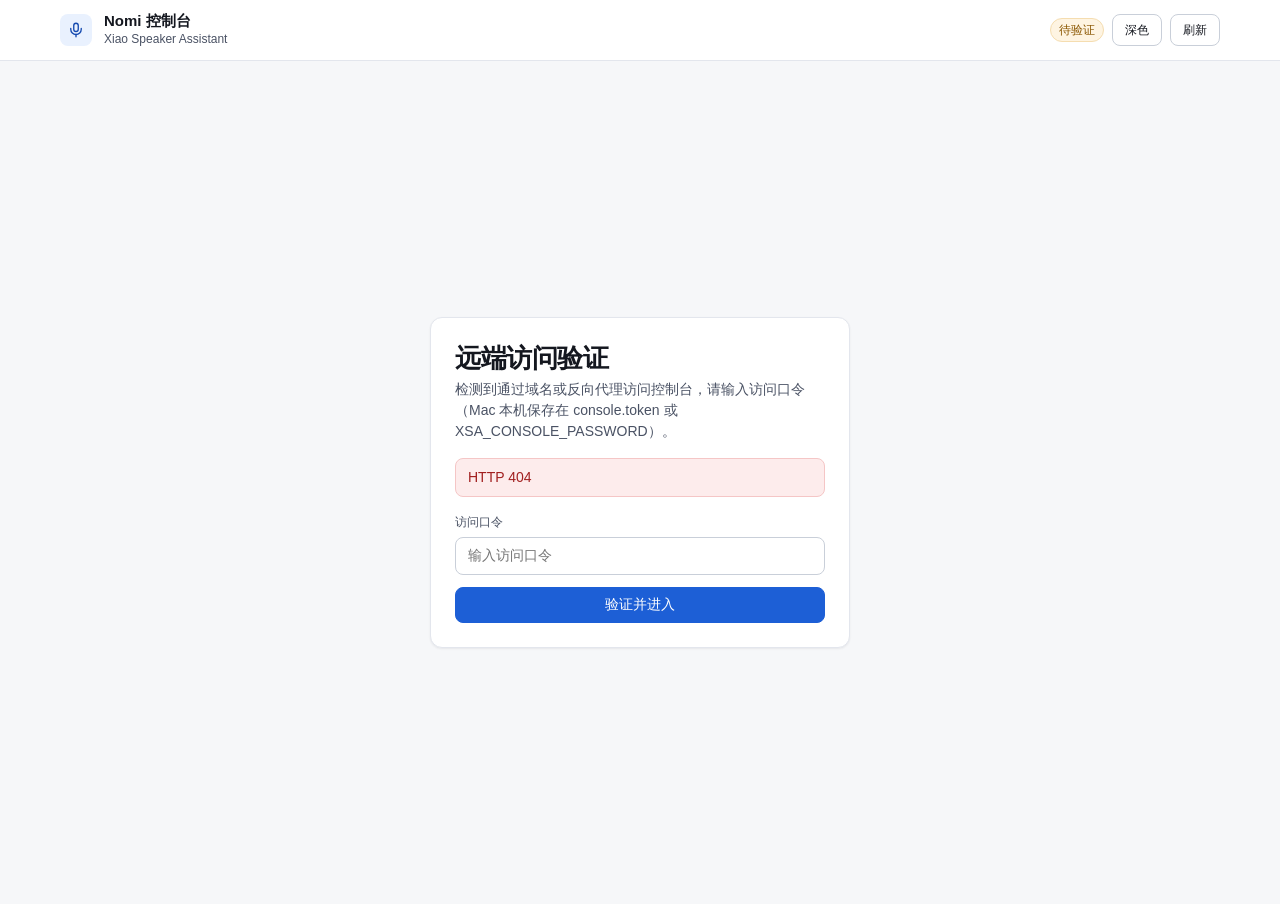
==== src/xiao_speaker_assistant/web/console.html @ e2bc9349 "feat: add console reminder CRUD, capability switches, and quiet hours hot-reload" ====
<!DOCTYPE html>
<html lang="zh-CN">
<head>
  <meta charset="utf-8">
  <meta name="viewport" content="width=device-width, initial-scale=1">
  <meta name="description" content="Xiao Speaker Assistant Nomi 控制台：对话历史、实时统计、模型与音色切换、工具能力与家庭声纹记忆管理。">
  <title>Nomi 控制台 · Xiao Speaker Assistant</title>
  <style>
    /* Hallmark · shape: app screen · genre: modern-minimal · theme: Cobalt (by request, Astryx Settings & Connected Accounts layout) · redesign: full
     * nav: left sidebar list on desktop with mobile master-detail drill-down · signature: Astryx rounded collapsible summary cards + inline expandable settings rows · states: loading, empty, remote-login-gate, dark-mode, toast-error · axes: light/grotesk-sans/cool · posture: restrained · contrast: pass · v2.0.0 */
    /* Hallmark · pre-emit critique: P10 H10 E9 S10 R10 V9 · weakest: system PingFang SC + SF Pro fallback without external CDN font loading so LAN and offline use stay instant. */

    :root {
      color-scheme: light;

      /* Spacing scale (Astryx 4px base) */
      --spacing-0-5: 2px;
      --spacing-1: 4px;
      --spacing-1-5: 6px;
      --spacing-2: 8px;
      --spacing-3: 12px;
      --spacing-4: 16px;
      --spacing-5: 20px;
      --spacing-6: 24px;
      --spacing-8: 32px;

      /* Radii (Astryx container / element / full) */
      --radius-inner: 6px;
      --radius-element: 8px;
      --radius-container: 12px;
      --radius-pill: 9999px;

      /* Typography */
      --font-sans: -apple-system, BlinkMacSystemFont, "SF Pro Text", "PingFang SC", "Hiragino Sans GB", "Segoe UI", Roboto, sans-serif;
      --font-heading: -apple-system, BlinkMacSystemFont, "SF Pro Display", "PingFang SC", "Hiragino Sans GB", "Segoe UI", sans-serif;
      --font-mono: "SF Mono", ui-monospace, Menlo, Monaco, Consolas, monospace;

      --text-xs: 0.75rem;
      --text-sm: 0.875rem;
      --text-base: 0.9375rem;
      --text-lg: 1.125rem;
      --text-xl: 1.375rem;
      --text-2xl: 1.625rem;

      /* Motion */
      --ease-out: cubic-bezier(0.16, 1, 0.3, 1);
      --dur-fast: 140ms;
      --dur-med: 220ms;

      /* Astryx Light Surface & Semantic Tokens (cool neutral wash + crisp white cards + cobalt accent) */
      --color-paper: #f6f7f9;
      --color-surface: #ffffff;
      --color-surface-muted: #f0f2f6;
      --color-surface-hover: #eef1f6;
      --color-surface-selected: #eaf1fb;

      --color-text-primary: #14171f;
      --color-text-secondary: #4a5264;
      --color-text-tertiary: #525b6e;

      --color-border: #e3e6ed;
      --color-border-strong: #c9cfd9;

      --color-accent: #1d5fd6;
      --color-accent-hover: #174fb5;
      --color-accent-soft: #e9f1fe;
      --color-accent-text: #154ab0;
      --color-accent-ink: #ffffff;
      --color-on-accent: var(--color-accent-ink);

      --color-success-bg: #e8f5ec;
      --color-success-border: #c5e6cf;
      --color-success-text: #1c6b36;

      --color-warn-bg: #fef4e2;
      --color-warn-border: #f5ddb0;
      --color-warn-text: #8a5600;

      --color-error: #c62828;
      --color-error-bg: #fdecec;
      --color-error-border: #f5c6c6;
      --color-error-text: #a11f1f;

      --color-badge-bg: #eef0f5;
      --color-badge-text: #3d4657;

      --shadow-card: 0 1px 2px rgba(16, 24, 40, 0.04), 0 1px 3px rgba(16, 24, 40, 0.03);
      --shadow-toast: 0 8px 24px rgba(16, 24, 40, 0.16);
      --focus-ring: 0 0 0 3px rgba(29, 95, 214, 0.24);

      --sidebar-width: 256px;
      --content-max: 1200px;
      --z-header: 200;
      --z-toast: 500;
    }

    :root[data-theme="dark"] {
      color-scheme: dark;
      --color-paper: #101218;
      --color-surface: #171a22;
      --color-surface-muted: #1e222d;
      --color-surface-hover: #252a37;
      --color-surface-selected: #1b2a44;

      --color-text-primary: #f1f3f8;
      --color-text-secondary: #a8b1c4;
      --color-text-tertiary: #8d97ad;

      --color-border: #282d3b;
      --color-border-strong: #3c4356;

      --color-accent: #5b93ff;
      --color-accent-hover: #74a4ff;
      --color-accent-soft: #1b2b4a;
      --color-accent-text: #9bc0ff;
      --color-accent-ink: #0c1220;
      --color-on-accent: var(--color-accent-ink);

      --color-success-bg: #173022;
      --color-success-border: #254d37;
      --color-success-text: #84d9a0;

      --color-warn-bg: #352914;
      --color-warn-border: #554220;
      --color-warn-text: #f3c66f;

      --color-error: #ef6b6b;
      --color-error-bg: #3a1c1e;
      --color-error-border: #5c2a2e;
      --color-error-text: #f9a8a8;

      --color-badge-bg: #252a36;
      --color-badge-text: #c4ccdc;

      --shadow-card: 0 1px 2px rgba(0, 0, 0, 0.28);
      --shadow-toast: 0 10px 28px rgba(0, 0, 0, 0.45);
      --focus-ring: 0 0 0 3px rgba(91, 147, 255, 0.32);
    }

    *, *::before, *::after { box-sizing: border-box; }
    html, body { overflow-x: clip; }
    html {
      min-height: 100%;
      scrollbar-color: var(--color-border-strong) var(--color-paper);
    }
    body {
      margin: 0;
      min-height: 100dvh;
      background: var(--color-paper);
      color: var(--color-text-primary);
      font-family: var(--font-sans);
      font-size: var(--text-base);
      line-height: 1.5;
      -webkit-font-smoothing: antialiased;
      caret-color: var(--color-accent);
    }

    ::selection {
      background: var(--color-accent-soft);
      color: var(--color-text-primary);
    }

    h1, h2, h3, h4 {
      margin: 0;
      font-family: var(--font-heading);
      color: var(--color-text-primary);
      letter-spacing: -0.015em;
      overflow-wrap: break-word;
      min-width: 0;
      text-wrap: balance;
    }
    h1 { font-size: var(--text-2xl); font-weight: 600; line-height: 1.25; }
    h2 { font-size: var(--text-lg); font-weight: 600; line-height: 1.35; }
    h3 { font-size: var(--text-base); font-weight: 600; line-height: 1.4; }
    p { margin: 0; }
    button, input, select { font: inherit; color: inherit; }
    [hidden] { display: none !important; }

    :focus-visible {
      outline: 2px solid var(--color-accent);
      outline-offset: 2px;
    }

    .num {
      font-family: var(--font-mono);
      font-variant-numeric: tabular-nums;
    }

    /* App Shell (Astryx Layout: sticky header + 2-column sidebar/main) */
    .app-header {
      position: sticky;
      top: 0;
      z-index: var(--z-header);
      background: var(--color-surface);
      border-bottom: 1px solid var(--color-border);
    }

    .app-header-inner {
      max-width: var(--content-max);
      margin-inline: auto;
      padding: var(--spacing-3) var(--spacing-5);
      display: flex;
      align-items: center;
      justify-content: space-between;
      gap: var(--spacing-4);
    }

    .brand-cluster {
      display: flex;
      align-items: center;
      gap: var(--spacing-3);
      min-width: 0;
    }

    .brand-mark {
      width: 32px;
      height: 32px;
      border-radius: var(--radius-element);
      background: var(--color-accent-soft);
      color: var(--color-accent-text);
      display: grid;
      place-items: center;
      flex-shrink: 0;
    }

    .brand-copy {
      display: flex;
      flex-direction: column;
      min-width: 0;
    }

    .brand-title {
      font-family: var(--font-heading);
      font-size: var(--text-base);
      font-weight: 600;
      color: var(--color-text-primary);
      line-height: 1.2;
      white-space: nowrap;
    }

    .brand-sub {
      font-size: var(--text-xs);
      color: var(--color-text-secondary);
      white-space: nowrap;
    }

    .header-actions {
      display: flex;
      align-items: center;
      gap: var(--spacing-2);
      flex-wrap: wrap;
    }

    /* Shell Body */
    .app-shell {
      max-width: var(--content-max);
      margin-inline: auto;
      min-height: calc(100dvh - 57px);
      display: grid;
      grid-template-columns: var(--sidebar-width) minmax(0, 1fr);
      align-items: start;
    }

    /* Left Sidebar (Astryx SettingsSecurityTemplate LayoutPanel + List) */
    .sidebar {
      position: sticky;
      top: 57px;
      height: calc(100dvh - 57px);
      padding: var(--spacing-6) var(--spacing-3) var(--spacing-5);
      border-right: 1px solid var(--color-border);
      background: transparent;
      display: flex;
      flex-direction: column;
      gap: var(--spacing-4);
      overflow-y: auto;
    }

    .sidebar-section-label {
      padding-inline: var(--spacing-3);
      font-size: var(--text-xs);
      font-weight: 500;
      color: var(--color-text-tertiary);
    }

    .nav-list {
      display: flex;
      flex-direction: column;
      gap: var(--spacing-1);
    }

    .nav-item {
      width: 100%;
      min-height: 40px;
      padding: var(--spacing-2) var(--spacing-3);
      border: 0;
      border-radius: var(--radius-element);
      background: transparent;
      color: var(--color-text-secondary);
      font-size: var(--text-sm);
      font-weight: 500;
      display: flex;
      align-items: center;
      justify-content: space-between;
      gap: var(--spacing-2);
      cursor: pointer;
      text-align: left;
      transition: background-color var(--dur-fast) var(--ease-out), color var(--dur-fast) var(--ease-out);
    }

    .nav-item-main {
      display: inline-flex;
      align-items: center;
      gap: var(--spacing-2);
      min-width: 0;
    }

    .nav-item svg {
      width: 18px;
      height: 18px;
      flex-shrink: 0;
      color: var(--color-text-tertiary);
    }

    .nav-item:hover {
      background: var(--color-surface-hover);
      color: var(--color-text-primary);
    }

    .nav-item[aria-selected="true"] {
      background: var(--color-surface-selected);
      color: var(--color-accent-text);
      font-weight: 600;
    }

    .nav-item[aria-selected="true"] svg {
      color: var(--color-accent);
    }

    .nav-count {
      font-family: var(--font-mono);
      font-variant-numeric: tabular-nums;
      font-size: var(--text-xs);
      padding: var(--spacing-0-5) var(--spacing-2);
      border-radius: var(--radius-pill);
      background: var(--color-badge-bg);
      color: var(--color-badge-text);
    }

    .nav-item[aria-selected="true"] .nav-count {
      background: var(--color-accent-soft);
      color: var(--color-accent-text);
    }

    .sidebar-divider {
      height: 1px;
      background: var(--color-border);
      margin-inline: var(--spacing-2);
    }

    .sidebar-footer {
      margin-top: auto;
      padding: var(--spacing-3);
      border-radius: var(--radius-container);
      background: var(--color-surface-muted);
      display: flex;
      flex-direction: column;
      gap: var(--spacing-1-5);
      font-size: var(--text-xs);
      color: var(--color-text-secondary);
    }

    .sidebar-footer strong {
      color: var(--color-text-primary);
      font-weight: 600;
    }

    .sidebar-footer span {
      overflow-wrap: anywhere;
    }

    /* Mobile Tab Bar (visible <= 860px) */
    .mobile-tabs {
      display: none;
      background: var(--color-surface);
      border-bottom: 1px solid var(--color-border);
      padding: var(--spacing-2) var(--spacing-4);
      gap: var(--spacing-1-5);
      overflow-x: auto;
    }

    .mobile-tab {
      border: 1px solid transparent;
      border-radius: var(--radius-pill);
      padding: var(--spacing-1) var(--spacing-3);
      background: transparent;
      color: var(--color-text-secondary);
      font-size: var(--text-sm);
      font-weight: 500;
      white-space: nowrap;
      cursor: pointer;
    }

    .mobile-tab[aria-selected="true"] {
      background: var(--color-surface-selected);
      color: var(--color-accent-text);
      border-color: var(--color-accent-soft);
      font-weight: 600;
    }

    /* Main Content Canvas */
    .main-content {
      padding: var(--spacing-6);
      min-width: 0;
    }

    .panel {
      display: flex;
      flex-direction: column;
      gap: var(--spacing-5);
      min-width: 0;
    }

    .page-header {
      display: flex;
      flex-wrap: wrap;
      align-items: flex-start;
      justify-content: space-between;
      gap: var(--spacing-4);
      min-width: 0;
    }

    .page-subtitle {
      margin-top: var(--spacing-1);
      font-size: var(--text-sm);
      color: var(--color-text-secondary);
    }

    /* Astryx Cards */
    .card {
      background: var(--color-surface);
      color: var(--color-text-primary);
      border: 1px solid var(--color-border);
      border-radius: var(--radius-container);
      box-shadow: var(--shadow-card);
      overflow: hidden;
      min-width: 0;
    }

    .card-pad {
      padding: var(--spacing-5);
    }

    .card-header {
      padding: var(--spacing-4) var(--spacing-5);
      border-bottom: 1px solid var(--color-border);
      display: flex;
      align-items: center;
      justify-content: space-between;
      gap: var(--spacing-3);
      flex-wrap: wrap;
    }

    .card-header-title {
      display: flex;
      align-items: center;
      gap: var(--spacing-2);
      min-width: 0;
    }

    .icon-box {
      width: 34px;
      height: 34px;
      border-radius: var(--radius-element);
      background: var(--color-surface-muted);
      color: var(--color-text-secondary);
      display: grid;
      place-items: center;
      flex-shrink: 0;
    }

    .icon-box svg {
      width: 18px;
      height: 18px;
    }

    .card-meta {
      font-size: var(--text-xs);
      color: var(--color-text-secondary);
      overflow-wrap: anywhere;
    }

    /* Collapsible Group Summary (Astryx ConnectedAccountsTemplate pattern) */
    .group-trigger-right {
      display: flex;
      align-items: center;
      gap: var(--spacing-3);
      flex-shrink: 0;
    }

    .group-summary {
      text-align: right;
    }

    .group-summary-label {
      display: block;
      font-size: var(--text-xs);
      color: var(--color-text-tertiary);
    }

    .group-summary-value {
      font-size: var(--text-sm);
      font-weight: 600;
      color: var(--color-text-primary);
    }

    .group-body {
      border-top: 1px solid var(--color-border);
    }

    /* Metric Strip (4 crisp Astryx stat tiles) */
    .metrics-grid {
      display: grid;
      grid-template-columns: repeat(4, minmax(0, 1fr));
      gap: var(--spacing-3);
    }

    .stat-card {
      background: var(--color-surface);
      color: var(--color-text-primary);
      border: 1px solid var(--color-border);
      border-radius: var(--radius-container);
      padding: var(--spacing-4);
      box-shadow: var(--shadow-card);
      display: flex;
      flex-direction: column;
      gap: var(--spacing-1);
      min-width: 0;
    }

    .stat-label {
      font-size: var(--text-xs);
      color: var(--color-text-secondary);
    }

    .stat-value {
      font-family: var(--font-heading);
      font-size: 1.5rem;
      font-weight: 600;
      font-variant-numeric: tabular-nums;
      color: var(--color-text-primary);
      line-height: 1.2;
      display: flex;
      align-items: baseline;
      gap: var(--spacing-1);
    }

    .stat-unit {
      font-size: var(--text-xs);
      font-weight: 500;
      color: var(--color-text-tertiary);
    }

    /* Two-column Workspace */
    .two-col {
      display: grid;
      grid-template-columns: minmax(0, 1.35fr) minmax(0, 1fr);
      gap: var(--spacing-5);
      align-items: start;
    }

    .stack {
      display: flex;
      flex-direction: column;
      gap: var(--spacing-5);
      min-width: 0;
    }

    /* Badges & Status */
    .badge {
      display: inline-flex;
      align-items: center;
      gap: var(--spacing-1);
      padding: var(--spacing-0-5) var(--spacing-2);
      border-radius: var(--radius-pill);
      font-size: var(--text-xs);
      font-weight: 500;
      background: var(--color-badge-bg);
      color: var(--color-badge-text);
      border: 1px solid transparent;
      white-space: nowrap;
    }

    .badge--success {
      background: var(--color-success-bg);
      color: var(--color-success-text);
      border-color: var(--color-success-border);
    }

    .badge--accent {
      background: var(--color-accent-soft);
      color: var(--color-accent-text);
    }

    .badge--warn {
      background: var(--color-warn-bg);
      color: var(--color-warn-text);
      border-color: var(--color-warn-border);
    }

    .badge--error {
      background: var(--color-error-bg);
      color: var(--color-error-text);
      border-color: var(--color-error-border);
    }

    /* Buttons (Astryx rounded controls: outline secondary default, single cobalt primary) */
    .btn {
      min-height: 36px;
      padding: 0 var(--spacing-4);
      border-radius: var(--radius-element);
      border: 1px solid var(--color-border-strong);
      background: transparent;
      color: var(--color-text-primary);
      font-size: var(--text-sm);
      font-weight: 500;
      display: inline-flex;
      align-items: center;
      justify-content: center;
      gap: var(--spacing-2);
      cursor: pointer;
      white-space: nowrap;
      transition: background-color var(--dur-fast) var(--ease-out), border-color var(--dur-fast) var(--ease-out), color var(--dur-fast) var(--ease-out);
    }

    .btn:hover:not(:disabled) {
      background: var(--color-surface-hover);
    }

    .btn:active:not(:disabled) {
      transform: translateY(1px);
    }

    .btn:disabled {
      background: var(--color-surface-muted);
      border-color: var(--color-border);
      color: var(--color-text-tertiary);
      cursor: not-allowed;
    }

    .btn--primary {
      background: var(--color-accent);
      border-color: var(--color-accent);
      color: var(--color-accent-ink);
    }

    .btn--primary:hover:not(:disabled) {
      background: var(--color-accent-hover);
      border-color: var(--color-accent-hover);
    }

    .btn--ghost {
      border-color: transparent;
      background: transparent;
      color: var(--color-text-secondary);
    }

    .btn--ghost:hover:not(:disabled) {
      background: var(--color-surface-hover);
      color: var(--color-text-primary);
    }

    .btn--danger {
      border-color: var(--color-error-border);
      background: transparent;
      color: var(--color-error-text);
    }

    .btn--danger:hover:not(:disabled) {
      background: var(--color-error-bg);
      border-color: var(--color-error);
    }

    .btn--sm {
      min-height: 32px;
      padding: 0 var(--spacing-3);
      font-size: var(--text-xs);
    }

    /* Forms (Astryx TextInput / Selector) */
    .form-grid {
      display: grid;
      grid-template-columns: minmax(0, 1.5fr) minmax(0, 1fr);
      gap: var(--spacing-4);
    }

    .field--full {
      grid-column: 1 / -1;
    }

    .inline-form {
      display: grid;
      grid-template-columns: minmax(0, 1fr) minmax(0, 1.8fr) auto;
      gap: var(--spacing-3);
      align-items: end;
    }

    .reminder-form {
      display: grid;
      grid-template-columns: minmax(0, 1.8fr) minmax(0, 1fr) minmax(0, 1fr) minmax(0, 1fr) auto;
      gap: var(--spacing-3);
      align-items: end;
    }

    .quiet-form {
      display: grid;
      grid-template-columns: repeat(2, minmax(0, 1fr)) auto;
      gap: var(--spacing-3);
      align-items: end;
    }

    .toggle-row {
      padding: var(--spacing-3) var(--spacing-5);
      border-bottom: 1px solid var(--color-border);
      display: flex;
      align-items: center;
      justify-content: space-between;
      gap: var(--spacing-4);
    }

    .toggle-row:last-child {
      border-bottom: 0;
    }

    .cap-switch {
      position: relative;
      width: 44px;
      height: 24px;
      border-radius: var(--radius-pill);
      border: 1px solid var(--color-border-strong);
      background: var(--color-surface-muted);
      cursor: pointer;
      flex-shrink: 0;
      padding: 0;
      transition: background-color var(--dur-fast) var(--ease-out), border-color var(--dur-fast) var(--ease-out);
    }

    .cap-switch::after {
      content: "";
      position: absolute;
      top: 2px;
      left: 2px;
      width: 18px;
      height: 18px;
      border-radius: var(--radius-pill);
      background: var(--color-surface);
      border: 1px solid var(--color-border-strong);
      transition: transform var(--dur-fast) var(--ease-out);
    }

    .cap-switch[aria-checked="true"] {
      background: var(--color-accent);
      border-color: var(--color-accent);
    }

    .cap-switch[aria-checked="true"]::after {
      transform: translateX(20px);
      border-color: var(--color-accent);
    }

    .cap-switch:disabled {
      background: var(--color-surface-muted);
      border-color: var(--color-border);
      color: var(--color-text-tertiary);
      cursor: not-allowed;
    }

    .field {
      display: flex;
      flex-direction: column;
      gap: var(--spacing-1-5);
      min-width: 0;
    }

    .field label {
      font-size: var(--text-xs);
      font-weight: 500;
      color: var(--color-text-secondary);
    }

    .field input,
    .field select,
    .search-input {
      width: 100%;
      max-width: 100%;
      min-width: 0;
      min-height: 38px;
      padding: 0 var(--spacing-3);
      border: 1px solid var(--color-border-strong);
      border-radius: var(--radius-element);
      background: var(--color-surface);
      color: var(--color-text-primary);
      font-size: var(--text-sm);
      transition: border-color var(--dur-fast) var(--ease-out), box-shadow var(--dur-fast) var(--ease-out);
    }

    .field input:focus,
    .field select:focus,
    .search-input:focus {
      outline: none;
      border-color: var(--color-accent);
      box-shadow: var(--focus-ring);
    }

    .form-footer {
      margin-top: var(--spacing-4);
      padding-top: var(--spacing-4);
      border-top: 1px solid var(--color-border);
      display: flex;
      align-items: center;
      justify-content: space-between;
      gap: var(--spacing-3);
      flex-wrap: wrap;
    }

    /* Info Rows & Tables (Astryx Settings InfoRow + Compact Table) */
    .info-list {
      margin: 0;
      padding: 0;
      list-style: none;
    }

    .info-row {
      padding: var(--spacing-3) var(--spacing-5);
      border-bottom: 1px solid var(--color-border);
      display: flex;
      align-items: center;
      justify-content: space-between;
      gap: var(--spacing-4);
    }

    .info-row:last-child {
      border-bottom: 0;
    }

    .info-row-main {
      min-width: 0;
      display: flex;
      flex-direction: column;
      gap: 2px;
    }

    .info-row-label {
      font-size: var(--text-sm);
      font-weight: 500;
      color: var(--color-text-primary);
      overflow-wrap: anywhere;
    }

    #runtimeSpecList .info-row-label {
      white-space: nowrap;
      flex-shrink: 0;
    }

    .info-row-sub {
      font-size: var(--text-xs);
      color: var(--color-text-secondary);
      overflow-wrap: anywhere;
    }

    .info-row-value {
      font-size: var(--text-sm);
      color: var(--color-text-primary);
      text-align: right;
      overflow-wrap: anywhere;
    }

    /* Segmented filter & compact table */
    .table-wrap {
      width: 100%;
      overflow-x: auto;
    }

    .data-table {
      width: 100%;
      border-collapse: collapse;
      font-size: var(--text-sm);
    }

    .data-table th {
      text-align: left;
      padding: var(--spacing-2) var(--spacing-5);
      font-size: var(--text-xs);
      font-weight: 500;
      color: var(--color-text-tertiary);
      background: var(--color-surface-muted);
      border-bottom: 1px solid var(--color-border);
      white-space: nowrap;
    }

    .data-table td {
      padding: var(--spacing-3) var(--spacing-5);
      border-bottom: 1px solid var(--color-border);
      vertical-align: middle;
    }

    .data-table tr:last-child td {
      border-bottom: 0;
    }

    .data-table th.is-num,
    .data-table td.is-num {
      text-align: right;
    }

    /* Progress bar for breakdown */
    .bar-track {
      width: 100%;
      height: 6px;
      border-radius: var(--radius-pill);
      background: var(--color-surface-muted);
      overflow: hidden;
      margin-top: var(--spacing-1);
    }

    .bar-fill {
      height: 100%;
      border-radius: var(--radius-pill);
      background: var(--color-accent);
    }

    /* Capabilities Grid */
    .caps-grid {
      display: grid;
      grid-template-columns: repeat(3, minmax(0, 1fr));
      gap: var(--spacing-4);
    }

    .cap-card {
      background: var(--color-surface);
      color: var(--color-text-primary);
      border: 1px solid var(--color-border);
      border-radius: var(--radius-container);
      padding: var(--spacing-4);
      box-shadow: var(--shadow-card);
      display: flex;
      flex-direction: column;
      gap: var(--spacing-2);
      min-width: 0;
    }

    .cap-title {
      font-size: var(--text-base);
      font-weight: 600;
      line-height: 1.4;
    }

    .cap-head {
      display: flex;
      align-items: center;
      justify-content: space-between;
      gap: var(--spacing-2);
    }

    .cap-desc {
      font-size: var(--text-sm);
      color: var(--color-text-secondary);
      line-height: 1.5;
    }

    .cap-detail {
      margin-top: auto;
      padding-top: var(--spacing-2);
      border-top: 1px solid var(--color-border);
      font-size: var(--text-xs);
      color: var(--color-text-tertiary);
      overflow-wrap: anywhere;
    }

    /* History Conversation Rows */
    .toolbar-row {
      display: flex;
      align-items: center;
      gap: var(--spacing-2);
      flex-wrap: wrap;
    }

    .search-input {
      width: 240px;
      min-height: 36px;
    }

    .history-list {
      display: flex;
      flex-direction: column;
    }

    .history-item {
      padding: var(--spacing-4) var(--spacing-5);
      border-bottom: 1px solid var(--color-border);
      display: flex;
      flex-direction: column;
      gap: var(--spacing-2);
    }

    .history-item:last-child {
      border-bottom: 0;
    }

    .history-meta {
      display: flex;
      align-items: center;
      justify-content: space-between;
      gap: var(--spacing-3);
      flex-wrap: wrap;
      font-size: var(--text-xs);
      color: var(--color-text-tertiary);
    }

    .tags-row {
      display: flex;
      align-items: center;
      gap: var(--spacing-1-5);
      flex-wrap: wrap;
    }

    .history-q {
      font-size: var(--text-sm);
      font-weight: 600;
      color: var(--color-text-primary);
    }

    .history-a {
      font-size: var(--text-sm);
      color: var(--color-text-secondary);
      line-height: 1.6;
      white-space: pre-wrap;
    }

    /* Empty State & Banner */
    .empty-state {
      padding: var(--spacing-6) var(--spacing-5);
      text-align: center;
      font-size: var(--text-sm);
      color: var(--color-text-secondary);
    }

    .info-banner {
      padding: var(--spacing-3) var(--spacing-4);
      border-radius: var(--radius-container);
      background: var(--color-surface-muted);
      border: 1px solid var(--color-border);
      display: flex;
      align-items: flex-start;
      gap: var(--spacing-3);
      font-size: var(--text-sm);
      color: var(--color-text-secondary);
    }

    .info-banner strong {
      color: var(--color-text-primary);
      display: block;
      margin-bottom: 2px;
    }

    /* Login Gate */
    .login-gate {
      min-height: calc(100dvh - 57px);
      display: grid;
      place-items: center;
      padding: var(--spacing-6) var(--spacing-4);
    }

    .login-card {
      width: 100%;
      max-width: 420px;
      background: var(--color-surface);
      color: var(--color-text-primary);
      border: 1px solid var(--color-border);
      border-radius: var(--radius-container);
      box-shadow: var(--shadow-card);
      padding: var(--spacing-6);
      display: flex;
      flex-direction: column;
      gap: var(--spacing-4);
    }

    .login-error {
      padding: var(--spacing-2) var(--spacing-3);
      border-radius: var(--radius-element);
      background: var(--color-error-bg);
      border: 1px solid var(--color-error-border);
      color: var(--color-error-text);
      font-size: var(--text-sm);
    }

    /* Toast */
    .toast {
      position: fixed;
      right: var(--spacing-5);
      bottom: var(--spacing-5);
      max-width: min(420px, calc(100% - var(--spacing-8)));
      z-index: var(--z-toast);
      background: var(--color-text-primary);
      color: var(--color-surface);
      border-radius: var(--radius-element);
      padding: var(--spacing-3) var(--spacing-4);
      font-size: var(--text-sm);
      box-shadow: var(--shadow-toast);
      opacity: 0;
      pointer-events: none;
      transform: translateY(8px);
      transition: opacity var(--dur-med) var(--ease-out), transform var(--dur-med) var(--ease-out);
    }

    .toast.is-visible {
      opacity: 1;
      transform: translateY(0);
    }

    .toast.is-error {
      background: var(--color-error);
      color: var(--color-on-accent);
    }

    @media (max-width: 1040px) {
      .metrics-grid {
        grid-template-columns: repeat(2, minmax(0, 1fr));
      }
      .two-col,
      .caps-grid,
      .form-grid,
      .inline-form,
      .reminder-form,
      .quiet-form {
        grid-template-columns: minmax(0, 1fr);
      }
    }

    @media (max-width: 860px) {
      .app-shell {
        grid-template-columns: minmax(0, 1fr);
      }
      .sidebar {
        display: none;
      }
      .mobile-tabs {
        display: flex;
      }
      .main-content {
        padding: var(--spacing-4);
      }
      .app-header-inner {
        padding: var(--spacing-3) var(--spacing-4);
        gap: var(--spacing-2);
      }
      .search-input {
        width: 100%;
      }
    }

    @media (max-width: 560px) {
      .brand-sub { display: none; }
      .metrics-grid {
        grid-template-columns: repeat(2, minmax(0, 1fr));
      }
      .info-row {
        padding: var(--spacing-3) var(--spacing-4);
      }
      .card-header,
      .card-pad {
        padding: var(--spacing-4);
      }
    }

    @media (prefers-reduced-motion: reduce) {
      *, *::before, *::after {
        animation-duration: 0.01ms !important;
        animation-iteration-count: 1 !important;
        transition-duration: 0.01ms !important;
        scroll-behavior: auto !important;
      }
    }
  </style>
</head>
<body>
  <header class="app-header">
    <div class="app-header-inner">
      <div class="brand-cluster">
        <div class="brand-mark" aria-hidden="true">
          <svg viewBox="0 0 24 24" width="18" height="18" fill="none" stroke="currentColor" stroke-width="1.8" stroke-linecap="round" stroke-linejoin="round">
            <path d="M12 3a3 3 0 0 0-3 3v5a3 3 0 0 0 6 0V6a3 3 0 0 0-3-3Z"/>
            <path d="M19 10v1a7 7 0 0 1-14 0v-1"/>
            <line x1="12" y1="18" x2="12" y2="21"/>
          </svg>
        </div>
        <div class="brand-copy">
          <span class="brand-title" id="assistantTitle">Nomi 控制台</span>
          <span class="brand-sub">Xiao Speaker Assistant</span>
        </div>
      </div>

      <div class="header-actions">
        <span class="badge badge--success" id="serverStatus" role="status">
          <span id="serverStatusText">已连接</span>
        </span>
        <button type="button" class="btn btn--sm" id="themeToggleBtn" aria-label="切换浅色或深色主题">深色</button>
        <button type="button" class="btn btn--sm" id="refreshBtn">刷新</button>
        <button type="button" class="btn btn--sm btn--danger" id="logoutBtn" hidden>退出</button>
      </div>
    </div>
  </header>

  <!-- Mobile Navigation -->
  <nav class="mobile-tabs" id="mobileTabsBar" role="tablist" aria-label="控制台导航" hidden>
    <button type="button" class="mobile-tab" role="tab" aria-controls="panel-overview" aria-selected="true" data-tab="overview">概览与配置</button>
    <button type="button" class="mobile-tab" role="tab" aria-controls="panel-history" aria-selected="false" data-tab="history">对话历史</button>
    <button type="button" class="mobile-tab" role="tab" aria-controls="panel-capabilities" aria-selected="false" data-tab="capabilities">能力与服务</button>
    <button type="button" class="mobile-tab" role="tab" aria-controls="panel-memory" aria-selected="false" data-tab="memory">记忆与成员</button>
  </nav>

  <!-- Remote Login Gate -->
  <section id="loginGate" class="login-gate" hidden>
    <article class="login-card">
      <div>
        <h1>远端访问验证</h1>
        <p class="page-subtitle">检测到通过域名或反向代理访问控制台，请输入访问口令（Mac 本机保存在 console.token 或 XSA_CONSOLE_PASSWORD）。</p>
      </div>
      <div id="loginError" class="login-error" hidden></div>
      <form id="loginForm" class="stack" style="gap: var(--spacing-3);">
        <div class="field">
          <label for="loginPassword">访问口令</label>
          <input id="loginPassword" name="password" type="password" autocomplete="current-password" placeholder="输入访问口令" required>
        </div>
        <button type="submit" class="btn btn--primary" id="loginSubmitBtn">验证并进入</button>
      </form>
    </article>
  </section>

  <!-- Main App Shell -->
  <div class="app-shell" id="mainApp" hidden>
    <aside class="sidebar" id="tabsBar" aria-label="主导航">
      <div class="sidebar-section-label">工作台</div>
      <nav class="nav-list" role="tablist" aria-orientation="vertical">
        <button type="button" class="nav-item" role="tab" id="tab-overview" aria-controls="panel-overview" aria-selected="true" data-tab="overview">
          <span class="nav-item-main">
            <svg viewBox="0 0 24 24" fill="none" stroke="currentColor" stroke-width="1.8" stroke-linecap="round" stroke-linejoin="round"><rect x="3" y="3" width="7" height="9" rx="1"/><rect x="14" y="3" width="7" height="5" rx="1"/><rect x="14" y="12" width="7" height="9" rx="1"/><rect x="3" y="16" width="7" height="5" rx="1"/></svg>
            <span>概览与配置</span>
          </span>
        </button>

        <button type="button" class="nav-item" role="tab" id="tab-history" aria-controls="panel-history" aria-selected="false" data-tab="history">
          <span class="nav-item-main">
            <svg viewBox="0 0 24 24" fill="none" stroke="currentColor" stroke-width="1.8" stroke-linecap="round" stroke-linejoin="round"><path d="M21 15a2 2 0 0 1-2 2H7l-4 4V5a2 2 0 0 1 2-2h14a2 2 0 0 1 2 2z"/></svg>
            <span>对话历史</span>
          </span>
          <span class="nav-count" id="navHistoryCount">0</span>
        </button>

        <button type="button" class="nav-item" role="tab" id="tab-capabilities" aria-controls="panel-capabilities" aria-selected="false" data-tab="capabilities">
          <span class="nav-item-main">
            <svg viewBox="0 0 24 24" fill="none" stroke="currentColor" stroke-width="1.8" stroke-linecap="round" stroke-linejoin="round"><path d="M12 2v4"/><path d="M12 18v4"/><path d="M4.93 4.93l2.83 2.83"/><path d="M16.24 16.24l2.83 2.83"/><path d="M2 12h4"/><path d="M18 12h4"/><path d="M4.93 19.07l2.83-2.83"/><path d="M16.24 7.76l2.83-2.83"/></svg>
            <span>能力与服务</span>
          </span>
          <span class="nav-count" id="navCapsCount">0</span>
        </button>

        <button type="button" class="nav-item" role="tab" id="tab-memory" aria-controls="panel-memory" aria-selected="false" data-tab="memory">
          <span class="nav-item-main">
            <svg viewBox="0 0 24 24" fill="none" stroke="currentColor" stroke-width="1.8" stroke-linecap="round" stroke-linejoin="round"><path d="M17 21v-2a4 4 0 0 0-4-4H5a4 4 0 0 0-4 4v2"/><circle cx="9" cy="7" r="4"/><path d="M23 21v-2a4 4 0 0 0-3-3.87"/><path d="M16 3.13a4 4 0 0 1 0 7.75"/></svg>
            <span>记忆与成员</span>
          </span>
          <span class="nav-count" id="navMemoryCount">0</span>
        </button>
      </nav>

      <div class="sidebar-divider"></div>

      <div class="sidebar-footer">
        <strong>当前节点</strong>
        <span id="sidebarModelLabel" class="num">未加载</span>
        <span id="sidebarVoiceLabel">等待连接</span>
      </div>
    </aside>

    <main class="main-content">
      <!-- 1. Overview & Settings -->
      <section id="panel-overview" class="panel" role="tabpanel" aria-labelledby="tab-overview">
        <div class="page-header">
          <div>
            <h1>概览与配置</h1>
            <p class="page-subtitle">实时查看对话统计、热切换推理模型与播报音色，并核对声学链路参数</p>
          </div>
          <span class="badge badge--accent" id="ttsProviderBadge">edge · OH2P</span>
        </div>

        <div class="metrics-grid">
          <div class="stat-card">
            <span class="stat-label">总对话轮次</span>
            <div class="stat-value"><span class="num" id="statTotalTurns">0</span><span class="stat-unit">轮</span></div>
          </div>
          <div class="stat-card">
            <span class="stat-label">今日对话</span>
            <div class="stat-value"><span class="num" id="statTurnsToday">0</span><span class="stat-unit">轮</span></div>
          </div>
          <div class="stat-card">
            <span class="stat-label">平均响应延迟</span>
            <div class="stat-value"><span class="num" id="statAvgLatency">0</span><span class="stat-unit">ms</span></div>
          </div>
          <div class="stat-card">
            <span class="stat-label">P95 响应延迟</span>
            <div class="stat-value"><span class="num" id="statP95Latency">0</span><span class="stat-unit">ms</span></div>
          </div>
        </div>

        <div class="two-col">
          <div class="stack">
            <section class="card" aria-labelledby="heading-settings">
              <div class="card-header">
                <div class="card-header-title">
                  <div class="icon-box" aria-hidden="true">
                    <svg viewBox="0 0 24 24" fill="none" stroke="currentColor" stroke-width="1.8" stroke-linecap="round" stroke-linejoin="round"><circle cx="12" cy="12" r="3"/><path d="M19.4 15a1.65 1.65 0 0 0 .33 1.82l.06.06a2 2 0 1 1-2.83 2.83l-.06-.06a1.65 1.65 0 0 0-1.82-.33 1.65 1.65 0 0 0-1 1.51V21a2 2 0 0 1-4 0v-.09A1.65 1.65 0 0 0 9 19.4a1.65 1.65 0 0 0-1.82.33l-.06.06a2 2 0 1 1-2.83-2.83l.06-.06a1.65 1.65 0 0 0 .33-1.82 1.65 1.65 0 0 0-1.51-1H3a2 2 0 0 1 0-4h.09A1.65 1.65 0 0 0 4.6 9a1.65 1.65 0 0 0-.33-1.82l-.06-.06a2 2 0 1 1 2.83-2.83l.06.06a1.65 1.65 0 0 0 1.82.33H9a1.65 1.65 0 0 0 1-1.51V3a2 2 0 0 1 4 0v.09a1.65 1.65 0 0 0 1 1.51 1.65 1.65 0 0 0 1.82-.33l.06-.06a2 2 0 1 1 2.83 2.83l-.06.06a1.65 1.65 0 0 0-.33 1.82V9a1.65 1.65 0 0 0 1.51 1H21a2 2 0 0 1 0 4h-.09a1.65 1.65 0 0 0-1.51 1z"/></svg>
                  </div>
                  <h2 id="heading-settings">模型与播报热更新</h2>
                </div>
                <span class="card-meta num" id="configPathLabel">config.yaml</span>
              </div>
              <div class="card-pad">
                <form id="settingsForm">
                  <div class="form-grid">
                    <div class="field field--full">
                      <label for="modelSelect">推理模型</label>
                      <select id="modelSelect" name="model"></select>
                    </div>
                    <div class="field">
                      <label for="voiceSelect">TTS 音色</label>
                      <select id="voiceSelect" name="edge_voice"></select>
                    </div>
                    <div class="field">
                      <label for="rateInput">播报语速</label>
                      <input id="rateInput" name="edge_rate" type="text" placeholder="+8%" autocomplete="off">
                    </div>
                  </div>
                  <div class="form-footer">
                    <span class="card-meta">保存后原子写入配置文件，也可以对音箱说“切到 GPT 6.2”或“换晓伊声音”</span>
                    <button type="submit" class="btn btn--primary" id="saveSettingsBtn">保存并热更新</button>
                  </div>
                </form>
              </div>
            </section>

            <section class="card" aria-labelledby="heading-breakdown">
              <div class="card-header">
                <div class="card-header-title">
                  <div class="icon-box" aria-hidden="true">
                    <svg viewBox="0 0 24 24" fill="none" stroke="currentColor" stroke-width="1.8" stroke-linecap="round" stroke-linejoin="round"><line x1="18" y1="20" x2="18" y2="10"/><line x1="12" y1="20" x2="12" y2="4"/><line x1="6" y1="20" x2="6" y2="14"/></svg>
                  </div>
                  <h2 id="heading-breakdown">成员与模型分布</h2>
                </div>
                <span class="card-meta">基于本地历史记录</span>
              </div>
              <div id="statsBreakdown"></div>
            </section>
          </div>

          <section class="card" aria-labelledby="heading-runtime">
            <div class="card-header">
              <div class="card-header-title">
                <div class="icon-box" aria-hidden="true">
                  <svg viewBox="0 0 24 24" fill="none" stroke="currentColor" stroke-width="1.8" stroke-linecap="round" stroke-linejoin="round"><polyline points="22 12 18 12 15 21 9 3 6 12 2 12"/></svg>
                </div>
                <h2 id="heading-runtime">运行链路与声学参数</h2>
              </div>
            </div>
            <div class="info-list" id="runtimeSpecList"></div>
          </section>
        </div>
      </section>

      <!-- 2. Chat History -->
      <section id="panel-history" class="panel" role="tabpanel" aria-labelledby="tab-history" hidden>
        <div class="page-header">
          <div>
            <h1>对话历史</h1>
            <p class="page-subtitle">当前显示最近 <span class="num" id="historyCountLabel">0</span> 轮语音与桥接交互</p>
          </div>
          <div class="toolbar-row">
            <input id="speakerFilter" class="search-input" type="search" placeholder="按说话人筛选（如：大雄、拳拳）" aria-label="按说话人筛选">
            <button type="button" class="btn" id="applyFilterBtn">筛选</button>
            <button type="button" class="btn btn--danger" id="clearHistoryBtn">清空历史</button>
          </div>
        </div>
        <section class="card">
          <div id="historyList"></div>
        </section>
      </section>

      <!-- 3. Capabilities -->
      <section id="panel-capabilities" class="panel" role="tabpanel" aria-labelledby="tab-capabilities" hidden>
        <div class="page-header">
          <div>
            <h1>能力与服务</h1>
            <p class="page-subtitle">实时开关核心能力、配置夜间免打扰时段，并查看各插件与 MCP 运行状态</p>
          </div>
        </div>

        <section class="card" aria-labelledby="heading-cap-switches">
          <div class="card-header">
            <div class="card-header-title">
              <div class="icon-box" aria-hidden="true">
                <svg viewBox="0 0 24 24" fill="none" stroke="currentColor" stroke-width="1.8" stroke-linecap="round" stroke-linejoin="round"><path d="M12 20h9"/><path d="M16.5 3.5a2.121 2.121 0 1 1 3 3L7 19l-4 1 1-4L16.5 3.5z"/></svg>
              </div>
              <div>
                <h2 id="heading-cap-switches">能力开关与免打扰时段</h2>
                <span class="card-meta">变更会原子写入 config.yaml 并即时热更新</span>
              </div>
            </div>
          </div>
          <div class="info-list">
            <div class="toggle-row">
              <div class="info-row-main">
                <span class="info-row-label">主动定时提醒与每日早报</span>
                <span class="info-row-sub">允许音箱到点响提示音并主动语音播报倒计时、定时提醒与早报</span>
              </div>
              <button type="button" class="cap-switch" role="switch" id="toggleReminders" data-cap-toggle="reminders_enabled" aria-checked="true" aria-label="开关主动定时提醒"></button>
            </div>
            <div class="toggle-row">
              <div class="info-row-main">
                <span class="info-row-label">长期记忆</span>
                <span class="info-row-sub">在对话中记住常住城市、称呼与个人偏好（0600 隔离保存）</span>
              </div>
              <button type="button" class="cap-switch" role="switch" id="toggleMemory" data-cap-toggle="memory_enabled" aria-checked="true" aria-label="开关长期记忆"></button>
            </div>
            <div class="toggle-row">
              <div class="info-row-main">
                <span class="info-row-label">小红书 MCP 搜索</span>
                <span class="info-row-sub">通过本机 :18060 小红书 MCP 搜索笔记与详情（需先扫码登录）</span>
              </div>
              <button type="button" class="cap-switch" role="switch" id="toggleXiaohongshu" data-cap-toggle="xiaohongshu_enabled" aria-checked="false" aria-label="开关小红书 MCP"></button>
            </div>
            <div class="toggle-row">
              <div class="info-row-main">
                <span class="info-row-label">Playwright Edge 浏览器 MCP</span>
                <span class="info-row-sub">启用 :8931 浏览器 MCP 深度抓取与页面交互（关闭时仍可使用内置网页摘要与打开 Edge）</span>
              </div>
              <button type="button" class="cap-switch" role="switch" id="toggleBrowser" data-cap-toggle="browser_enabled" aria-checked="false" aria-label="开关浏览器 MCP"></button>
            </div>
            <div class="toggle-row">
              <div class="info-row-main">
                <span class="info-row-label">Outlook 邮件助手</span>
                <span class="info-row-sub">读邮件并在语音二次确认后发邮件（需先配置客户端编号与离线登录凭证）</span>
              </div>
              <button type="button" class="cap-switch" role="switch" id="toggleOutlook" data-cap-toggle="outlook_enabled" aria-checked="true" aria-label="开关 Outlook 邮件助手"></button>
            </div>
          </div>
          <div class="card-pad" style="border-top: 1px solid var(--color-border);">
            <form id="quietHoursForm" class="quiet-form">
              <div class="field">
                <label for="quietStartInput">每日免打扰开始（24h）</label>
                <input id="quietStartInput" type="time" step="60" value="23:00" required>
              </div>
              <div class="field">
                <label for="quietEndInput">每日免打扰结束（24h）</label>
                <input id="quietEndInput" type="time" step="60" value="07:00" required>
              </div>
              <button type="submit" class="btn btn--primary" id="saveQuietBtn">保存免打扰</button>
            </form>
          </div>
        </section>

        <div class="caps-grid" id="capabilitiesGrid"></div>
      </section>

      <!-- 4. Memories, Voiceprints & Reminders (Astryx ConnectedAccounts collapsible cards) -->
      <section id="panel-memory" class="panel" role="tabpanel" aria-labelledby="tab-memory" hidden>
        <div class="page-header">
          <div>
            <h1>记忆、声纹与提醒</h1>
            <p class="page-subtitle">共保存 <span class="num" id="memoryCountLabel">0</span> 条长期记忆、<span class="num" id="voiceprintCountLabel">0</span> 位声纹成员与 <span class="num" id="reminderCountLabel">0</span> 条提醒</p>
          </div>
          <div class="toolbar-row">
            <span class="badge badge--success" id="memoryStatusChip">已启用</span>
            <button type="button" class="btn btn--ghost btn--sm" id="toggleAllGroupsBtn">全部收起</button>
          </div>
        </div>

        <!-- Collapsible Group 1: Memories -->
        <section class="card" aria-labelledby="heading-memories">
          <div class="card-header">
            <div class="card-header-title">
              <div class="icon-box" aria-hidden="true">
                <svg viewBox="0 0 24 24" fill="none" stroke="currentColor" stroke-width="1.8" stroke-linecap="round" stroke-linejoin="round"><path d="M14 2H6a2 2 0 0 0-2 2v16a2 2 0 0 0 2 2h12a2 2 0 0 0 2-2V8z"/><polyline points="14 2 14 8 20 8"/><line x1="16" y1="13" x2="8" y2="13"/><line x1="16" y1="17" x2="8" y2="17"/></svg>
              </div>
              <div>
                <h2 id="heading-memories">长期记忆</h2>
                <span class="card-meta">0600 私有隔离存储，自动拦截密钥与密码</span>
              </div>
            </div>
            <div class="group-trigger-right">
              <div class="group-summary">
                <span class="group-summary-label">条目数</span>
                <span class="group-summary-value num" id="groupMemoriesSummary">0</span>
              </div>
              <button type="button" class="btn btn--ghost btn--sm" data-group-toggle="memories" aria-expanded="true" aria-controls="group-body-memories">收起</button>
            </div>
          </div>
          <div class="group-body" id="group-body-memories">
            <div class="card-pad" style="border-bottom: 1px solid var(--color-border);">
              <form id="memoryForm" class="inline-form">
                <div class="field">
                  <label for="memoryKey">主题 Key</label>
                  <input id="memoryKey" type="text" maxlength="80" placeholder="例如：常住城市">
                </div>
                <div class="field">
                  <label for="memoryValue">记忆内容</label>
                  <input id="memoryValue" type="text" maxlength="300" placeholder="例如：北京市海淀区">
                </div>
                <button type="submit" class="btn btn--primary">添加记忆</button>
              </form>
            </div>
            <div id="memoryList"></div>
          </div>
        </section>

        <!-- Collapsible Group 2: Family Voiceprints -->
        <section class="card" aria-labelledby="heading-voiceprints">
          <div class="card-header">
            <div class="card-header-title">
              <div class="icon-box" aria-hidden="true">
                <svg viewBox="0 0 24 24" fill="none" stroke="currentColor" stroke-width="1.8" stroke-linecap="round" stroke-linejoin="round"><path d="M17 21v-2a4 4 0 0 0-4-4H5a4 4 0 0 0-4 4v2"/><circle cx="9" cy="7" r="4"/><path d="M23 21v-2a4 4 0 0 0-3-3.87"/><path d="M16 3.13a4 4 0 0 1 0 7.75"/></svg>
              </div>
              <div>
                <h2 id="heading-voiceprints">家庭声纹成员</h2>
                <span class="card-meta">成员说完话后，对音箱说“记住刚才说话的是…”即可自动录入</span>
              </div>
            </div>
            <div class="group-trigger-right">
              <div class="group-summary">
                <span class="group-summary-label">已注册</span>
                <span class="group-summary-value num" id="groupVoiceprintsSummary">0</span>
              </div>
              <button type="button" class="btn btn--ghost btn--sm" data-group-toggle="voiceprints" aria-expanded="true" aria-controls="group-body-voiceprints">收起</button>
            </div>
          </div>
          <div class="group-body" id="group-body-voiceprints">
            <div id="voiceprintList"></div>
          </div>
        </section>

        <!-- Collapsible Group 3: Proactive Reminders -->
        <section class="card" aria-labelledby="heading-reminders">
          <div class="card-header">
            <div class="card-header-title">
              <div class="icon-box" aria-hidden="true">
                <svg viewBox="0 0 24 24" fill="none" stroke="currentColor" stroke-width="1.8" stroke-linecap="round" stroke-linejoin="round"><path d="M18 8A6 6 0 0 0 6 8c0 7-3 9-3 9h18s-3-2-3-9"/><path d="M13.73 21a2 2 0 0 1-3.46 0"/></svg>
              </div>
              <div>
                <h2 id="heading-reminders">主动提醒与早报</h2>
                <span class="card-meta">倒计时提醒、每日早报与定时播报任务</span>
              </div>
            </div>
            <div class="group-trigger-right">
              <div class="group-summary">
                <span class="group-summary-label">任务数</span>
                <span class="group-summary-value num" id="groupRemindersSummary">0</span>
              </div>
              <button type="button" class="btn btn--ghost btn--sm" data-group-toggle="reminders" aria-expanded="true" aria-controls="group-body-reminders">收起</button>
            </div>
          </div>
          <div class="group-body" id="group-body-reminders">
            <div class="card-pad" style="border-bottom: 1px solid var(--color-border);">
              <form id="reminderForm" class="reminder-form">
                <div class="field">
                  <label for="reminderMessage">播报内容</label>
                  <input id="reminderMessage" type="text" maxlength="200" placeholder="例如：提醒拳拳喝牛奶 / 北京天气与待办早报" required>
                </div>
                <div class="field">
                  <label for="reminderMode">调度方式</label>
                  <select id="reminderMode">
                    <option value="delay">倒计时（分钟）</option>
                    <option value="daily">每日定时（HH:MM）</option>
                    <option value="once">指定时间</option>
                  </select>
                </div>
                <div class="field">
                  <label for="reminderKind">播报类型</label>
                  <select id="reminderKind">
                    <option value="reminder">普通提醒</option>
                    <option value="morning_briefing">智能早报（含天气/待办）</option>
                  </select>
                </div>
                <div class="field" id="reminderDelayField">
                  <label for="reminderMinutes">倒计时分钟</label>
                  <input id="reminderMinutes" type="number" min="1" max="43200" value="10">
                </div>
                <div class="field" id="reminderDailyField" hidden>
                  <label for="reminderDailyTime">每日时间</label>
                  <input id="reminderDailyTime" type="time" value="08:30">
                </div>
                <div class="field" id="reminderOnceField" hidden>
                  <label for="reminderOnceTime">触发时间</label>
                  <input id="reminderOnceTime" type="datetime-local">
                </div>
                <button type="submit" class="btn btn--primary" id="addReminderBtn">添加提醒</button>
              </form>
            </div>
            <div id="reminderList"></div>
          </div>
        </section>

        <div class="info-banner">
          <div class="icon-box" aria-hidden="true">
            <svg viewBox="0 0 24 24" fill="none" stroke="currentColor" stroke-width="1.8" stroke-linecap="round" stroke-linejoin="round"><path d="M12 22s8-4 8-10V5l-8-3-8 3v7c0 6 8 10 8 10z"/></svg>
          </div>
          <div>
            <strong>隐私与数据隔离</strong>
            对话历史、长期记忆与声纹向量均仅保存在你本机 Mac 的 <span class="num">0600</span> 权限文件中，经由公网代理访问时自动启用口令门禁并拒绝暴露 <span class="num">/mcp</span> 接口。
          </div>
        </div>
      </section>
    </main>
  </div>

  <div class="toast" id="toast" role="status" aria-live="polite"></div>

  <script>
    (() => {
      const state = {
        overview: null,
        history: [],
        memories: [],
        voiceprints: [],
        reminders: [],
        activeTab: "overview",
        authRequired: false,
        openGroups: new Set(["memories", "voiceprints", "reminders"]),
      };

      const $ = (id) => document.getElementById(id);

      function applyTheme(theme) {
        const next = theme === "dark" ? "dark" : "light";
        document.documentElement.setAttribute("data-theme", next);
        $("themeToggleBtn").textContent = next === "dark" ? "浅色" : "深色";
        try { localStorage.setItem("xsa_console_theme", next); } catch {}
      }
      try {
        applyTheme(localStorage.getItem("xsa_console_theme") || "light");
      } catch {
        applyTheme("light");
      }
      $("themeToggleBtn").addEventListener("click", () => {
        const cur = document.documentElement.getAttribute("data-theme") === "dark" ? "dark" : "light";
        applyTheme(cur === "dark" ? "light" : "dark");
      });

      function escapeHtml(raw) {
        const s = String(raw ?? "");
        return s
          .replace(/&/g, "&amp;")
          .replace(/</g, "&lt;")
          .replace(/>/g, "&gt;")
          .replace(/"/g, "&quot;")
          .replace(/'/g, "&#39;");
      }

      let toastTimer = null;
      function showToast(msg, isError = false) {
        const el = $("toast");
        el.textContent = msg;
        el.classList.toggle("is-error", isError);
        el.classList.add("is-visible");
        clearTimeout(toastTimer);
        toastTimer = setTimeout(() => {
          el.classList.remove("is-visible");
        }, 2800);
      }

      function formatTime(ts) {
        if (!ts) return "—";
        const d = new Date(ts * 1000);
        const pad = (n) => String(n).padStart(2, "0");
        return `${d.getFullYear()}-${pad(d.getMonth() + 1)}-${pad(d.getDate())} ${pad(d.getHours())}:${pad(d.getMinutes())}:${pad(d.getSeconds())}`;
      }

      async function apiFetch(url, options = {}) {
        const resp = await fetch(url, {
          headers: { "Content-Type": "application/json", ...(options.headers || {}) },
          ...options,
        });
        const data = await resp.json().catch(() => ({}));
        if (resp.status === 401 && url !== "/api/login" && url !== "/api/auth/status") {
          showLoginGate("登录状态已过期，请重新验证");
          const err = new Error(data.message || "需要登录");
          err.status = 401;
          throw err;
        }
        if (!resp.ok) {
          throw new Error(data.message || data.error || `HTTP ${resp.status}`);
        }
        return data;
      }

      function showLoginGate(errMsg = "") {
        $("mainApp").hidden = true;
        $("mobileTabsBar").hidden = true;
        $("logoutBtn").hidden = true;
        $("loginGate").hidden = false;
        $("serverStatus").className = "badge badge--warn";
        $("serverStatusText").textContent = "待验证";
        const errBox = $("loginError");
        if (errMsg) {
          errBox.textContent = errMsg;
          errBox.hidden = false;
        } else {
          errBox.hidden = true;
        }
      }

      function showDashboard(authRequired) {
        state.authRequired = Boolean(authRequired);
        $("loginGate").hidden = true;
        $("mobileTabsBar").hidden = false;
        $("mainApp").hidden = false;
        $("logoutBtn").hidden = !state.authRequired;
      }

      function switchTab(tabName) {
        state.activeTab = tabName;
        document.querySelectorAll("[data-tab]").forEach((btn) => {
          btn.setAttribute("aria-selected", btn.dataset.tab === tabName ? "true" : "false");
        });
        document.querySelectorAll("main > section").forEach((sec) => {
          sec.hidden = sec.id !== `panel-${tabName}`;
        });
      }

      document.querySelectorAll("[data-tab]").forEach((btn) => {
        btn.addEventListener("click", () => switchTab(btn.dataset.tab));
      });

      function syncGroupsUI() {
        document.querySelectorAll("[data-group-toggle]").forEach((btn) => {
          const gid = btn.getAttribute("data-group-toggle");
          const isOpen = state.openGroups.has(gid);
          btn.setAttribute("aria-expanded", isOpen ? "true" : "false");
          btn.textContent = isOpen ? "收起" : "展开";
          const body = $(`group-body-${gid}`);
          if (body) body.hidden = !isOpen;
        });
        const allOpen = state.openGroups.size === 3;
        $("toggleAllGroupsBtn").textContent = allOpen ? "全部收起" : "全部展开";
      }

      document.querySelectorAll("[data-group-toggle]").forEach((btn) => {
        btn.addEventListener("click", () => {
          const gid = btn.getAttribute("data-group-toggle");
          if (state.openGroups.has(gid)) {
            state.openGroups.delete(gid);
          } else {
            state.openGroups.add(gid);
          }
          syncGroupsUI();
        });
      });

      $("toggleAllGroupsBtn").addEventListener("click", () => {
        if (state.openGroups.size === 3) {
          state.openGroups.clear();
        } else {
          state.openGroups = new Set(["memories", "voiceprints", "reminders"]);
        }
        syncGroupsUI();
      });

      function renderOverview(data) {
        state.overview = data;
        $("assistantTitle").textContent = `${data.assistant_name || "Nomi"} 控制台`;
        const stats = data.stats || {};
        $("statTotalTurns").textContent = String(stats.total_turns ?? 0);
        $("statTurnsToday").textContent = String(stats.turns_today ?? 0);
        $("statAvgLatency").textContent = String(stats.avg_latency_ms ?? 0);
        $("statP95Latency").textContent = String(stats.p95_latency_ms ?? 0);
        $("configPathLabel").textContent = data.config_path || "config.yaml";
        $("ttsProviderBadge").textContent = `${data.tts_provider || "edge"} · ${data.speaker_model || "OH2P"}`;
        $("sidebarModelLabel").textContent = data.model || "—";
        $("sidebarVoiceLabel").textContent = `${data.voice_name || data.voice || "—"} (${data.rate || "+8%"})`;

        const modelSel = $("modelSelect");
        const models = data.available_models || [];
        modelSel.innerHTML = models
          .map((m) => `<option value="${escapeHtml(m.id)}">${escapeHtml(m.label || m.id)}</option>`)
          .join("");
        if (data.model) modelSel.value = data.model;

        const voiceSel = $("voiceSelect");
        const voices = data.available_voices || [];
        voiceSel.innerHTML = voices
          .map((v) => `<option value="${escapeHtml(v.id)}">${escapeHtml(v.name)} · ${escapeHtml(v.style)}</option>`)
          .join("");
        if (data.voice) voiceSel.value = data.voice;
        $("rateInput").value = data.rate || "+8%";

        const wakeLocal = (data.wakewords?.local || []).join(" / ") || "—";
        const wakeEn = data.wakewords?.en_kws_enabled
          ? ((data.wakewords?.english || []).join(" / ") || "已启用")
          : "已关闭";
        const rows = [
          ["当前模型", `<span class="num">${escapeHtml(data.model)}</span>`],
          ["对话后端", escapeHtml(data.default_provider)],
          ["TTS 音色", `${escapeHtml(data.voice_name || data.voice)} <span class="num">(${escapeHtml(data.rate)})</span>`],
          ["ASR 引擎", `${escapeHtml(data.asr_provider)} / ${escapeHtml(data.asr_model)} (${escapeHtml(data.asr_language)})`],
          [
            "硬件 AEC",
            data.aec_enabled
              ? `<span class="badge badge--success">已开启 ${escapeHtml(data.capture_channels)}ch</span>`
              : `<span class="badge">未开启 ${escapeHtml(data.capture_channels)}ch</span>`,
          ],
          ["中文唤醒词", escapeHtml(wakeLocal)],
          ["英文唤醒词", escapeHtml(wakeEn)],
        ];
        $("runtimeSpecList").innerHTML = rows
          .map(
            ([k, v]) => `
              <div class="info-row">
                <span class="info-row-label">${escapeHtml(k)}</span>
                <span class="info-row-value">${v}</span>
              </div>
            `
          )
          .join("");

        const spkEntries = Object.entries(stats.speaker_breakdown || {});
        const modEntries = Object.entries(stats.model_breakdown || {});
        if (!spkEntries.length && !modEntries.length) {
          $("statsBreakdown").innerHTML = `<div class="empty-state">暂无对话统计，唤醒 Nomi 对话后将自动记录。</div>`;
        } else {
          const total = Math.max(1, Number(stats.total_turns) || 1);
          const allRows = [
            ...spkEntries.map(([name, cnt]) => [name, Number(cnt) || 0, "说话人"]),
            ...modEntries.map(([mod, cnt]) => [mod, Number(cnt) || 0, "模型"]),
          ];
          $("statsBreakdown").innerHTML = `
            <div class="table-wrap">
              <table class="data-table">
                <thead>
                  <tr>
                    <th>类别</th>
                    <th>名称</th>
                    <th class="is-num">轮次</th>
                  </tr>
                </thead>
                <tbody>
                  ${allRows
                    .map(([label, cnt, kind]) => {
                      const pct = Math.min(100, Math.round((cnt / total) * 100));
                      return `
                        <tr>
                          <td><span class="badge">${escapeHtml(kind)}</span></td>
                          <td>
                            <div>${escapeHtml(label)}</div>
                            <div class="bar-track"><div class="bar-fill" style="width:${pct}%"></div></div>
                          </td>
                          <td class="is-num num">${cnt} 轮</td>
                        </tr>
                      `;
                    })
                    .join("")}
                </tbody>
              </table>
            </div>
          `;
        }

        renderCapabilities(data.capabilities || []);
        const toggles = data.toggles || {};
        const rc = data.reminders_config || {};
        $("toggleReminders").setAttribute("aria-checked", String(Boolean(toggles.reminders ?? rc.enabled ?? true)));
        $("toggleMemory").setAttribute("aria-checked", String(Boolean(toggles.memory ?? true)));
        $("toggleXiaohongshu").setAttribute("aria-checked", String(Boolean(toggles.xiaohongshu ?? false)));
        $("toggleBrowser").setAttribute("aria-checked", String(Boolean(toggles.browser ?? false)));
        $("toggleOutlook").setAttribute("aria-checked", String(Boolean(toggles.outlook ?? true)));
        if (rc.quiet_start_hhmm) $("quietStartInput").value = rc.quiet_start_hhmm;
        if (rc.quiet_end_hhmm) $("quietEndInput").value = rc.quiet_end_hhmm;
      }

      function renderCapabilities(caps) {
        const enabledCount = caps.filter((c) => c.enabled).length;
        $("navCapsCount").textContent = `${enabledCount}/${caps.length}`;
        if (!caps.length) {
          $("capabilitiesGrid").innerHTML = `<div class="empty-state">未获取到能力配置。</div>`;
          return;
        }
        $("capabilitiesGrid").innerHTML = caps
          .map(
            (c) => `
              <article class="cap-card">
                <div class="cap-head">
                  <h2 class="cap-title">${escapeHtml(c.name)}</h2>
                  <span class="badge ${c.enabled ? "badge--success" : ""}">${escapeHtml(c.status_label || (c.enabled ? "已启用" : "未启用"))}</span>
                </div>
                <p class="cap-desc">${escapeHtml(c.description || "")}</p>
                <div class="cap-detail num">${escapeHtml(c.detail || "无")}</div>
              </article>
            `
          )
          .join("");
      }

      function renderHistory(data) {
        const turns = data.turns || [];
        state.history = turns;
        $("historyCountLabel").textContent = String(turns.length);
        $("navHistoryCount").textContent = String(turns.length);
        if (!turns.length) {
          $("historyList").innerHTML = `<div class="empty-state">暂无匹配的对话记录。</div>`;
          return;
        }
        $("historyList").innerHTML = `
          <div class="history-list">
            ${turns
              .map((t) => {
                const roleLabel = t.speaker_role ? ` (${t.speaker_role})` : "";
                return `
                  <div class="history-item">
                    <div class="history-meta">
                      <div class="tags-row">
                        <span class="badge badge--accent">${escapeHtml((t.speaker_name || "未知") + roleLabel)}</span>
                        <span class="badge">${escapeHtml(t.source || "voice")}</span>
                        ${t.voice ? `<span class="badge">${escapeHtml(t.voice)}</span>` : ""}
                        ${t.model ? `<span class="badge num">${escapeHtml(t.model)}</span>` : ""}
                      </div>
                      <span class="num">${formatTime(t.timestamp)} · ${escapeHtml(t.latency_ms)} ms</span>
                    </div>
                    <div class="history-q">问：${escapeHtml(t.query)}</div>
                    <div class="history-a">答：${escapeHtml(t.reply)}</div>
                  </div>
                `;
              })
              .join("")}
          </div>
        `;
      }

      function updateNavMemoryBadge() {
        const total = state.memories.length + state.voiceprints.length + state.reminders.length;
        $("navMemoryCount").textContent = String(total);
      }

      function renderMemories(data) {
        const items = data.memories || [];
        state.memories = items;
        $("memoryCountLabel").textContent = String(items.length);
        $("groupMemoriesSummary").textContent = String(items.length);
        updateNavMemoryBadge();

        const chip = $("memoryStatusChip");
        chip.textContent = data.enabled ? "已启用" : "已禁用";
        chip.className = data.enabled ? "badge badge--success" : "badge";

        if (!items.length) {
          $("memoryList").innerHTML = `<div class="empty-state">暂无长期记忆，可通过语音说“记住……”或在上方添加。</div>`;
          return;
        }
        $("memoryList").innerHTML = `
          <div class="info-list">
            ${items
              .map(
                (m) => `
                  <div class="info-row">
                    <div class="info-row-main">
                      <div class="tags-row">
                        <span class="info-row-label">${escapeHtml(m.key)}</span>
                        <span class="badge">${escapeHtml(m.category || "fact")}</span>
                      </div>
                      <span class="info-row-sub">${escapeHtml(m.value)}</span>
                    </div>
                    <button type="button" class="btn btn--sm btn--danger" data-del-memory="${escapeHtml(m.id)}">删除</button>
                  </div>
                `
              )
              .join("")}
          </div>
        `;
      }

      function renderVoiceprints(data) {
        const items = data.voiceprints || [];
        state.voiceprints = items;
        $("voiceprintCountLabel").textContent = String(items.length);
        $("groupVoiceprintsSummary").textContent = String(items.length);
        updateNavMemoryBadge();

        if (!items.length) {
          $("voiceprintList").innerHTML = `<div class="empty-state">暂无已注册声纹。成员说完话后，你对音箱说“记住刚才和你说话的是…”即可录入。</div>`;
          return;
        }
        $("voiceprintList").innerHTML = `
          <div class="info-list">
            ${items
              .map((vp) => {
                const caps = Array.isArray(vp.capabilities)
                  ? vp.capabilities.map((c) => `<span class="badge">${escapeHtml(c)}</span>`).join("")
                  : "";
                const meta = [
                  `ID: ${vp.id}`,
                  vp.sample_count ? `样本 ${vp.sample_count}` : "",
                  vp.preferred_voice ? `音色 ${vp.preferred_voice}` : "",
                ]
                  .filter(Boolean)
                  .join(" / ");
                return `
                  <div class="info-row">
                    <div class="info-row-main">
                      <div class="tags-row">
                        <span class="info-row-label">${escapeHtml(vp.name || vp.id)}</span>
                        ${vp.role ? `<span class="badge badge--success">${escapeHtml(vp.role)}</span>` : ""}
                        ${caps}
                      </div>
                      <span class="info-row-sub num">${escapeHtml(meta)}</span>
                      ${vp.notes ? `<span class="info-row-sub">${escapeHtml(vp.notes)}</span>` : ""}
                    </div>
                    <button type="button" class="btn btn--sm btn--danger" data-del-vp="${escapeHtml(vp.id)}">移除</button>
                  </div>
                `;
              })
              .join("")}
          </div>
        `;
      }

      function renderReminders(data) {
        const items = data.reminders || [];
        state.reminders = items;
        $("reminderCountLabel").textContent = String(items.length);
        $("groupRemindersSummary").textContent = String(items.length);
        updateNavMemoryBadge();

        if (!items.length) {
          $("reminderList").innerHTML = `<div class="empty-state">暂无定时提醒。可对音箱说“20 分钟后提醒我…”或“每天早上 8 点半播报早报”。</div>`;
          return;
        }
        $("reminderList").innerHTML = `
          <div class="info-list">
            ${items
              .map(
                (r) => `
                  <div class="info-row">
                    <div class="info-row-main">
                      <div class="tags-row">
                        <span class="info-row-label">${escapeHtml(r.message || r.title || r.text || "提醒")}</span>
                        <span class="badge ${r.kind === "morning_briefing" ? "badge--accent" : ""}">${escapeHtml(r.kind === "morning_briefing" ? "智能早报" : "定时提醒")}</span>
                      </div>
                      <span class="info-row-sub num">${escapeHtml(r.daily_hhmm ? `每日 ${r.daily_hhmm}` : typeof r.trigger_at === "number" ? formatTime(r.trigger_at) : r.trigger_at || r.due_at || r.time || r.cron || "未设置")}</span>
                    </div>
                    <div class="toolbar-row">
                      <span class="badge ${r.enabled === false ? "" : "badge--success"}">${escapeHtml(r.status || (r.enabled === false ? "已停用" : "生效中"))}</span>
                      ${r.id ? `<button type="button" class="btn btn--sm btn--danger" data-del-reminder="${escapeHtml(r.id)}">取消</button>` : ""}
                    </div>
                  </div>
                `
              )
              .join("")}
          </div>
        `;
      }

      async function loadAll() {
        try {
          const speaker = $("speakerFilter").value.trim();
          const histUrl = speaker
            ? `/api/history?limit=100&speaker=${encodeURIComponent(speaker)}`
            : "/api/history?limit=100";
          const [overview, history, memories, voiceprints, reminders] = await Promise.all([
            apiFetch("/api/overview"),
            apiFetch(histUrl),
            apiFetch("/api/memories"),
            apiFetch("/api/voiceprints"),
            apiFetch("/api/reminders"),
          ]);
          renderOverview(overview);
          renderHistory(history);
          renderMemories(memories);
          renderVoiceprints(voiceprints);
          renderReminders(reminders);
          $("serverStatus").className = "badge badge--success";
          $("serverStatusText").textContent = "已连接";
          return true;
        } catch (err) {
          if (err && err.status === 401) {
            return false;
          }
          $("serverStatus").className = "badge badge--error";
          $("serverStatusText").textContent = "连接异常";
          showToast(`加载失败：${err.message}`, true);
          return false;
        }
      }

      $("refreshBtn").addEventListener("click", async () => {
        if (await loadAll()) {
          showToast("已刷新实时状态");
        }
      });

      $("settingsForm").addEventListener("submit", async (e) => {
        e.preventDefault();
        const btn = $("saveSettingsBtn");
        btn.disabled = true;
        const payload = {
          model: $("modelSelect").value,
          edge_voice: $("voiceSelect").value,
          edge_rate: $("rateInput").value.trim(),
        };
        try {
          const res = await apiFetch("/api/settings", {
            method: "POST",
            body: JSON.stringify(payload),
          });
          showToast(`已保存并热更新：${res.model} / ${res.edge_voice} (${res.edge_rate})`);
          await loadAll();
        } catch (err) {
          showToast(`保存失败：${err.message}`, true);
        } finally {
          btn.disabled = false;
        }
      });

      $("applyFilterBtn").addEventListener("click", async () => {
        const speaker = $("speakerFilter").value.trim();
        const url = speaker
          ? `/api/history?limit=100&speaker=${encodeURIComponent(speaker)}`
          : "/api/history?limit=100";
        try {
          renderHistory(await apiFetch(url));
        } catch (err) {
          showToast(`查询失败：${err.message}`, true);
        }
      });

      $("speakerFilter").addEventListener("keydown", (e) => {
        if (e.key === "Enter") {
          e.preventDefault();
          $("applyFilterBtn").click();
        }
      });

      $("clearHistoryBtn").addEventListener("click", async () => {
        if (!window.confirm("确定清空所有本地对话历史记录吗？")) return;
        try {
          await apiFetch("/api/history", { method: "DELETE" });
          showToast("对话历史已清空");
          await loadAll();
        } catch (err) {
          showToast(`清空失败：${err.message}`, true);
        }
      });

      $("memoryForm").addEventListener("submit", async (e) => {
        e.preventDefault();
        const key = $("memoryKey").value.trim();
        const val = $("memoryValue").value.trim();
        if (!val && !key) {
          showToast("请填写记忆内容", true);
          return;
        }
        const body = key && val ? { key, value: val } : { fact: val || key };
        try {
          await apiFetch("/api/memories", {
            method: "POST",
            body: JSON.stringify(body),
          });
          $("memoryKey").value = "";
          $("memoryValue").value = "";
          showToast("长期记忆已保存");
          renderMemories(await apiFetch("/api/memories"));
        } catch (err) {
          showToast(`保存记忆失败：${err.message}`, true);
        }
      });

      $("memoryList").addEventListener("click", async (e) => {
        const btn = e.target.closest("[data-del-memory]");
        if (!btn) return;
        const id = btn.getAttribute("data-del-memory");
        try {
          await apiFetch(`/api/memories/${encodeURIComponent(id)}`, { method: "DELETE" });
          showToast("已删除该记忆");
          renderMemories(await apiFetch("/api/memories"));
        } catch (err) {
          showToast(`删除失败：${err.message}`, true);
        }
      });

      $("voiceprintList").addEventListener("click", async (e) => {
        const btn = e.target.closest("[data-del-vp]");
        if (!btn) return;
        const id = btn.getAttribute("data-del-vp");
        try {
          await apiFetch(`/api/voiceprints/${encodeURIComponent(id)}`, { method: "DELETE" });
          showToast("已移除声纹成员");
          renderVoiceprints(await apiFetch("/api/voiceprints"));
        } catch (err) {
          showToast(`移除失败：${err.message}`, true);
        }
      });

      function syncReminderModeFields() {
        const mode = $("reminderMode").value;
        $("reminderDelayField").hidden = mode !== "delay";
        $("reminderDailyField").hidden = mode !== "daily";
        $("reminderOnceField").hidden = mode !== "once";
      }
      $("reminderMode").addEventListener("change", syncReminderModeFields);
      syncReminderModeFields();

      $("reminderForm").addEventListener("submit", async (e) => {
        e.preventDefault();
        const btn = $("addReminderBtn");
        const message = $("reminderMessage").value.trim();
        const mode = $("reminderMode").value;
        const kind = $("reminderKind").value;
        if (!message) {
          showToast("请填写播报内容", true);
          return;
        }
        const payload = { message, kind };
        if (mode === "delay") {
          const mins = Number($("reminderMinutes").value);
          if (!Number.isFinite(mins) || mins < 1 || mins > 43200) {
            showToast("请填写 1 至 43200 分钟之间的倒计时", true);
            return;
          }
          payload.delay_seconds = Math.round(mins * 60);
        } else if (mode === "daily") {
          const hhmm = $("reminderDailyTime").value.trim().slice(0, 5);
          if (!hhmm) {
            showToast("请选择每日触发时间", true);
            return;
          }
          payload.daily_hhmm = hhmm;
        } else {
          const iso = $("reminderOnceTime").value.trim();
          if (!iso) {
            showToast("请选择触发日期时间", true);
            return;
          }
          payload.trigger_at_iso = iso.length === 16 ? `${iso}:00` : iso;
        }
        btn.disabled = true;
        try {
          await apiFetch("/api/reminders", {
            method: "POST",
            body: JSON.stringify(payload),
          });
          $("reminderMessage").value = "";
          showToast("定时提醒已添加");
          renderReminders(await apiFetch("/api/reminders"));
        } catch (err) {
          showToast(`添加提醒失败：${err.message}`, true);
        } finally {
          btn.disabled = false;
        }
      });

      $("reminderList").addEventListener("click", async (e) => {
        const btn = e.target.closest("[data-del-reminder]");
        if (!btn) return;
        const id = btn.getAttribute("data-del-reminder");
        try {
          await apiFetch(`/api/reminders/${encodeURIComponent(id)}`, { method: "DELETE" });
          showToast("已取消该提醒");
          renderReminders(await apiFetch("/api/reminders"));
        } catch (err) {
          showToast(`取消提醒失败：${err.message}`, true);
        }
      });

      document.querySelectorAll("[data-cap-toggle]").forEach((btn) => {
        btn.addEventListener("click", async () => {
          const key = btn.getAttribute("data-cap-toggle");
          const nextVal = btn.getAttribute("aria-checked") !== "true";
          btn.disabled = true;
          try {
            await apiFetch("/api/capabilities", {
              method: "POST",
              body: JSON.stringify({ [key]: nextVal }),
            });
            btn.setAttribute("aria-checked", String(nextVal));
            showToast("能力配置已保存并生效");
          } catch (err) {
            showToast(`更新能力配置失败：${err.message}`, true);
            btn.disabled = false;
            return;
          }
          try {
            await loadAll();
          } finally {
            btn.disabled = false;
          }
        });
      });

      $("quietHoursForm").addEventListener("submit", async (e) => {
        e.preventDefault();
        const btn = $("saveQuietBtn");
        btn.disabled = true;
        try {
          await apiFetch("/api/capabilities", {
            method: "POST",
            body: JSON.stringify({
              quiet_start_hhmm: $("quietStartInput").value.trim().slice(0, 5),
              quiet_end_hhmm: $("quietEndInput").value.trim().slice(0, 5),
            }),
          });
          showToast("免打扰时段已保存并生效");
        } catch (err) {
          showToast(`保存免打扰失败：${err.message}`, true);
          btn.disabled = false;
          return;
        }
        try {
          await loadAll();
        } finally {
          btn.disabled = false;
        }
      });

      $("loginForm").addEventListener("submit", async (e) => {
        e.preventDefault();
        const btn = $("loginSubmitBtn");
        btn.disabled = true;
        const pw = $("loginPassword").value;
        try {
          await apiFetch("/api/login", {
            method: "POST",
            body: JSON.stringify({ password: pw }),
          });
          $("loginPassword").value = "";
          showDashboard(true);
          await loadAll();
          showToast("登录成功");
        } catch (err) {
          showLoginGate(err.message || "口令错误");
        } finally {
          btn.disabled = false;
        }
      });

      $("logoutBtn").addEventListener("click", async () => {
        await fetch("/api/logout", { method: "POST" }).catch(() => {});
        showLoginGate("");
        showToast("已退出登录");
      });

      async function bootstrap() {
        try {
          const auth = await apiFetch("/api/auth/status");
          if (auth.authenticated) {
            showDashboard(auth.auth_required);
            await loadAll();
          } else {
            showLoginGate("");
          }
        } catch (err) {
          showLoginGate(err.message || "");
        }
      }

      bootstrap();
    })();
  </script>
</body>
</html>
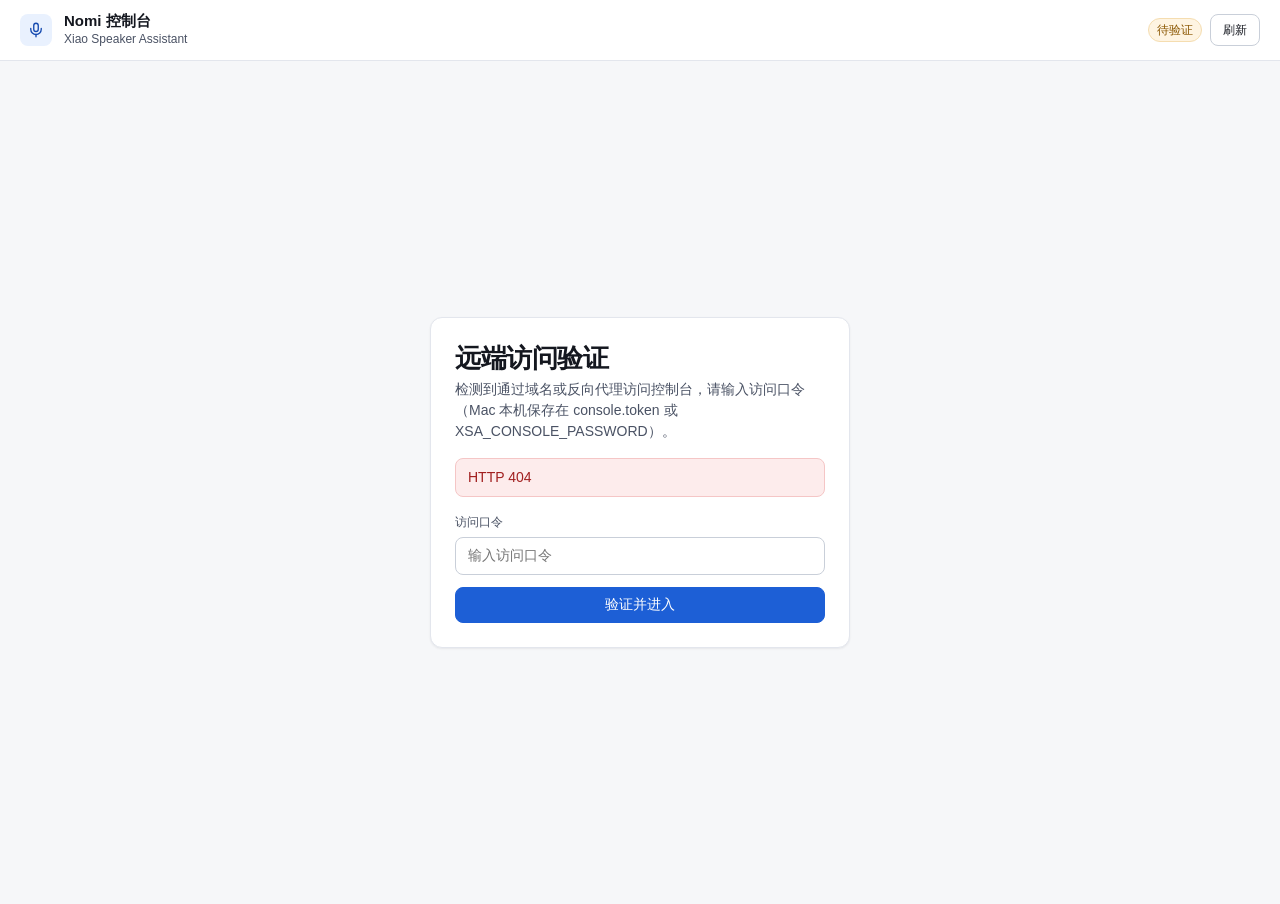
==== commit fe0f9e31: "feat: add 14-day token/cost/turn trends, wakeword editor, 5-level rate select, and auto system theme" ====
--- a/src/xiao_speaker_assistant/web/console.html
+++ b/src/xiao_speaker_assistant/web/console.html
@@ -88,53 +88,55 @@
       --shadow-toast: 0 8px 24px rgba(16, 24, 40, 0.16);
       --focus-ring: 0 0 0 3px rgba(29, 95, 214, 0.24);
 
-      --sidebar-width: 256px;
-      --content-max: 1200px;
+      --sidebar-width: 248px;
+      --content-max: 1480px;
       --z-header: 200;
       --z-toast: 500;
     }
 
-    :root[data-theme="dark"] {
-      color-scheme: dark;
-      --color-paper: #101218;
-      --color-surface: #171a22;
-      --color-surface-muted: #1e222d;
-      --color-surface-hover: #252a37;
-      --color-surface-selected: #1b2a44;
-
-      --color-text-primary: #f1f3f8;
-      --color-text-secondary: #a8b1c4;
-      --color-text-tertiary: #8d97ad;
-
-      --color-border: #282d3b;
-      --color-border-strong: #3c4356;
-
-      --color-accent: #5b93ff;
-      --color-accent-hover: #74a4ff;
-      --color-accent-soft: #1b2b4a;
-      --color-accent-text: #9bc0ff;
-      --color-accent-ink: #0c1220;
-      --color-on-accent: var(--color-accent-ink);
-
-      --color-success-bg: #173022;
-      --color-success-border: #254d37;
-      --color-success-text: #84d9a0;
-
-      --color-warn-bg: #352914;
-      --color-warn-border: #554220;
-      --color-warn-text: #f3c66f;
-
-      --color-error: #ef6b6b;
-      --color-error-bg: #3a1c1e;
-      --color-error-border: #5c2a2e;
-      --color-error-text: #f9a8a8;
-
-      --color-badge-bg: #252a36;
-      --color-badge-text: #c4ccdc;
-
-      --shadow-card: 0 1px 2px rgba(0, 0, 0, 0.28);
-      --shadow-toast: 0 10px 28px rgba(0, 0, 0, 0.45);
-      --focus-ring: 0 0 0 3px rgba(91, 147, 255, 0.32);
+    @media (prefers-color-scheme: dark) {
+      :root {
+        color-scheme: dark;
+        --color-paper: #101218;
+        --color-surface: #171a22;
+        --color-surface-muted: #1e222d;
+        --color-surface-hover: #252a37;
+        --color-surface-selected: #1b2a44;
+
+        --color-text-primary: #f1f3f8;
+        --color-text-secondary: #a8b1c4;
+        --color-text-tertiary: #8d97ad;
+
+        --color-border: #282d3b;
+        --color-border-strong: #3c4356;
+
+        --color-accent: #5b93ff;
+        --color-accent-hover: #74a4ff;
+        --color-accent-soft: #1b2b4a;
+        --color-accent-text: #9bc0ff;
+        --color-accent-ink: #0c1220;
+        --color-on-accent: var(--color-accent-ink);
+
+        --color-success-bg: #173022;
+        --color-success-border: #254d37;
+        --color-success-text: #84d9a0;
+
+        --color-warn-bg: #352914;
+        --color-warn-border: #554220;
+        --color-warn-text: #f3c66f;
+
+        --color-error: #ef6b6b;
+        --color-error-bg: #3a1c1e;
+        --color-error-border: #5c2a2e;
+        --color-error-text: #f9a8a8;
+
+        --color-badge-bg: #252a36;
+        --color-badge-text: #c4ccdc;
+
+        --shadow-card: 0 1px 2px rgba(0, 0, 0, 0.28);
+        --shadow-toast: 0 10px 28px rgba(0, 0, 0, 0.45);
+        --focus-ring: 0 0 0 3px rgba(91, 147, 255, 0.32);
+      }
     }
 
     *, *::before, *::after { box-sizing: border-box; }
@@ -517,10 +519,10 @@
       border-top: 1px solid var(--color-border);
     }
 
-    /* Metric Strip (4 crisp Astryx stat tiles) */
+    /* Metric Strip (6 crisp Astryx stat tiles: 3x2 on desktop, 2x3 on tablet/phone) */
     .metrics-grid {
       display: grid;
-      grid-template-columns: repeat(4, minmax(0, 1fr));
+      grid-template-columns: repeat(3, minmax(0, 1fr));
       gap: var(--spacing-3);
     }
 
@@ -558,6 +560,135 @@
       font-size: var(--text-xs);
       font-weight: 500;
       color: var(--color-text-tertiary);
+    }
+
+    .stat-sub {
+      font-size: var(--text-xs);
+      color: var(--color-text-tertiary);
+      font-variant-numeric: tabular-nums;
+      overflow-wrap: anywhere;
+    }
+
+    /* Daily Trend Chart */
+    .trend-controls {
+      display: inline-flex;
+      align-items: center;
+      gap: var(--spacing-1);
+      padding: var(--spacing-0-5);
+      border-radius: var(--radius-element);
+      background: var(--color-surface-muted);
+      border: 1px solid var(--color-border);
+    }
+
+    .trend-seg {
+      min-height: 28px;
+      padding: 0 var(--spacing-3);
+      border: 0;
+      border-radius: var(--radius-inner);
+      background: transparent;
+      color: var(--color-text-secondary);
+      font-size: var(--text-xs);
+      font-weight: 500;
+      cursor: pointer;
+      white-space: nowrap;
+      transition: background-color var(--dur-fast) var(--ease-out), color var(--dur-fast) var(--ease-out);
+    }
+
+    .trend-seg:hover {
+      color: var(--color-text-primary);
+    }
+
+    .trend-seg[aria-pressed="true"] {
+      background: var(--color-surface);
+      color: var(--color-text-primary);
+      font-weight: 600;
+      box-shadow: var(--shadow-card);
+    }
+
+    .trend-chart-wrap {
+      padding: var(--spacing-4) var(--spacing-5) var(--spacing-5);
+      display: flex;
+      flex-direction: column;
+      gap: var(--spacing-3);
+    }
+
+    .trend-bars {
+      display: grid;
+      grid-template-columns: repeat(14, minmax(0, 1fr));
+      gap: var(--spacing-2);
+      align-items: end;
+      min-height: 156px;
+      padding-top: var(--spacing-4);
+    }
+
+    .trend-col {
+      display: flex;
+      flex-direction: column;
+      align-items: center;
+      gap: var(--spacing-1);
+      min-width: 0;
+      height: 100%;
+      justify-content: flex-end;
+    }
+
+    .trend-val {
+      font-family: var(--font-mono);
+      font-variant-numeric: tabular-nums;
+      font-size: 0.6875rem;
+      color: var(--color-text-secondary);
+      white-space: nowrap;
+    }
+
+    .trend-bar-area {
+      width: 100%;
+      height: 104px;
+      display: flex;
+      align-items: flex-end;
+      justify-content: center;
+    }
+
+    .trend-bar {
+      width: 100%;
+      max-width: 28px;
+      min-height: 4px;
+      border-radius: var(--radius-inner) var(--radius-inner) 2px 2px;
+      background: var(--color-accent-soft);
+      border: 1px solid var(--color-border);
+      transition: opacity var(--dur-fast) var(--ease-out);
+    }
+
+    .trend-bar.has-val {
+      background: var(--color-accent);
+      border-color: var(--color-accent);
+    }
+
+    .trend-date {
+      font-family: var(--font-mono);
+      font-variant-numeric: tabular-nums;
+      font-size: 0.6875rem;
+      color: var(--color-text-tertiary);
+      white-space: nowrap;
+    }
+
+    .trend-summary-row {
+      display: flex;
+      align-items: center;
+      justify-content: space-between;
+      gap: var(--spacing-3);
+      flex-wrap: wrap;
+      font-size: var(--text-xs);
+      color: var(--color-text-secondary);
+      padding-top: var(--spacing-3);
+      border-top: 1px solid var(--color-border);
+    }
+
+    .wake-inline-check {
+      display: inline-flex;
+      align-items: center;
+      gap: var(--spacing-2);
+      font-size: var(--text-xs);
+      color: var(--color-text-secondary);
+      cursor: pointer;
     }
 
     /* Two-column Workspace */
@@ -1155,6 +1286,18 @@
       }
       .search-input {
         width: 100%;
+      }
+      .trend-bars {
+        gap: var(--spacing-1);
+      }
+      .trend-date {
+        font-size: 0.625rem;
+      }
+      .trend-col:nth-child(odd) .trend-date {
+        visibility: hidden;
+      }
+      .trend-val {
+        display: none;
       }
     }
 
@@ -1203,7 +1346,6 @@
         <span class="badge badge--success" id="serverStatus" role="status">
           <span id="serverStatusText">已连接</span>
         </span>
-        <button type="button" class="btn btn--sm" id="themeToggleBtn" aria-label="切换浅色或深色主题">深色</button>
         <button type="button" class="btn btn--sm" id="refreshBtn">刷新</button>
         <button type="button" class="btn btn--sm btn--danger" id="logoutBtn" hidden>退出</button>
       </div>
@@ -1297,20 +1439,54 @@
           <div class="stat-card">
             <span class="stat-label">总对话轮次</span>
             <div class="stat-value"><span class="num" id="statTotalTurns">0</span><span class="stat-unit">轮</span></div>
+            <span class="stat-sub">今日 <span class="num" id="statTurnsTodayInline">0</span> 轮</span>
           </div>
           <div class="stat-card">
             <span class="stat-label">今日对话</span>
             <div class="stat-value"><span class="num" id="statTurnsToday">0</span><span class="stat-unit">轮</span></div>
+            <span class="stat-sub">近 14 日实时记录</span>
           </div>
           <div class="stat-card">
-            <span class="stat-label">平均响应延迟</span>
+            <span class="stat-label">平均 / P95 延迟</span>
             <div class="stat-value"><span class="num" id="statAvgLatency">0</span><span class="stat-unit">ms</span></div>
+            <span class="stat-sub">P95 <span class="num" id="statP95Latency">0</span> ms</span>
           </div>
           <div class="stat-card">
-            <span class="stat-label">P95 响应延迟</span>
-            <div class="stat-value"><span class="num" id="statP95Latency">0</span><span class="stat-unit">ms</span></div>
+            <span class="stat-label">本地模型总 Token</span>
+            <div class="stat-value"><span class="num" id="statTotalTokens">0</span></div>
+            <span class="stat-sub" id="statTokensSub">今日 0 · 输入 0 / 输出 0</span>
+          </div>
+          <div class="stat-card">
+            <span class="stat-label">本地模型估算花费</span>
+            <div class="stat-value"><span class="num" id="statTotalCost">$0.00</span></div>
+            <span class="stat-sub" id="statCostSub">今日 $0.0000 · 共 0 次调用</span>
+          </div>
+          <div class="stat-card">
+            <span class="stat-label">缓存命中 Token</span>
+            <div class="stat-value"><span class="num" id="statCacheTokens">0</span></div>
+            <span class="stat-sub" id="statReasoningSub">思考 Token 0</span>
           </div>
         </div>
+
+        <section class="card" aria-labelledby="heading-trends">
+          <div class="card-header">
+            <div class="card-header-title">
+              <div class="icon-box" aria-hidden="true">
+                <svg viewBox="0 0 24 24" fill="none" stroke="currentColor" stroke-width="1.8" stroke-linecap="round" stroke-linejoin="round"><polyline points="23 6 13.5 15.5 8.5 10.5 1 18"/><polyline points="17 6 23 6 23 12"/></svg>
+              </div>
+              <div>
+                <h2 id="heading-trends">近 14 日用量与趋势</h2>
+                <span class="card-meta">按日统计本地对话轮次、OpenCode 模型 Token 消耗与估算花费</span>
+              </div>
+            </div>
+            <div class="trend-controls" role="group" aria-label="趋势指标切换">
+              <button type="button" class="trend-seg" data-trend-metric="tokens" aria-pressed="true">Token 趋势</button>
+              <button type="button" class="trend-seg" data-trend-metric="cost" aria-pressed="false">花费趋势</button>
+              <button type="button" class="trend-seg" data-trend-metric="turns" aria-pressed="false">对话轮次</button>
+            </div>
+          </div>
+          <div class="trend-chart-wrap" id="trendChartContainer"></div>
+        </section>
 
         <div class="two-col">
           <div class="stack">
@@ -1320,7 +1496,7 @@
                   <div class="icon-box" aria-hidden="true">
                     <svg viewBox="0 0 24 24" fill="none" stroke="currentColor" stroke-width="1.8" stroke-linecap="round" stroke-linejoin="round"><circle cx="12" cy="12" r="3"/><path d="M19.4 15a1.65 1.65 0 0 0 .33 1.82l.06.06a2 2 0 1 1-2.83 2.83l-.06-.06a1.65 1.65 0 0 0-1.82-.33 1.65 1.65 0 0 0-1 1.51V21a2 2 0 0 1-4 0v-.09A1.65 1.65 0 0 0 9 19.4a1.65 1.65 0 0 0-1.82.33l-.06.06a2 2 0 1 1-2.83-2.83l.06-.06a1.65 1.65 0 0 0 .33-1.82 1.65 1.65 0 0 0-1.51-1H3a2 2 0 0 1 0-4h.09A1.65 1.65 0 0 0 4.6 9a1.65 1.65 0 0 0-.33-1.82l-.06-.06a2 2 0 1 1 2.83-2.83l.06.06a1.65 1.65 0 0 0 1.82.33H9a1.65 1.65 0 0 0 1-1.51V3a2 2 0 0 1 4 0v.09a1.65 1.65 0 0 0 1 1.51 1.65 1.65 0 0 0 1.82-.33l.06-.06a2 2 0 1 1 2.83 2.83l-.06.06a1.65 1.65 0 0 0-.33 1.82V9a1.65 1.65 0 0 0 1.51 1H21a2 2 0 0 1 0 4h-.09a1.65 1.65 0 0 0-1.51 1z"/></svg>
                   </div>
-                  <h2 id="heading-settings">模型与播报热更新</h2>
+                  <h2 id="heading-settings">模型、播报与唤醒词热更新</h2>
                 </div>
                 <span class="card-meta num" id="configPathLabel">config.yaml</span>
               </div>
@@ -1336,12 +1512,32 @@
                       <select id="voiceSelect" name="edge_voice"></select>
                     </div>
                     <div class="field">
-                      <label for="rateInput">播报语速</label>
-                      <input id="rateInput" name="edge_rate" type="text" placeholder="+8%" autocomplete="off">
+                      <label for="rateSelect">播报语速（5 档）</label>
+                      <select id="rateSelect" name="edge_rate">
+                        <option value="-15%">较慢 (-15%)</option>
+                        <option value="-5%">略慢 (-5%)</option>
+                        <option value="+0%">标准 (0%)</option>
+                        <option value="+8%">轻快 (+8% · 默认)</option>
+                        <option value="+20%">快速 (+20%)</option>
+                      </select>
+                    </div>
+                    <div class="field field--full">
+                      <label for="localKeywordsInput">中文唤醒词（逗号分隔）</label>
+                      <input id="localKeywordsInput" name="local_keywords" type="text" placeholder="糯米糯米, 诺米诺米" autocomplete="off">
+                    </div>
+                    <div class="field field--full">
+                      <div style="display: flex; align-items: center; justify-content: space-between; gap: var(--spacing-2); flex-wrap: wrap;">
+                        <label for="enKeywordsInput">英文唤醒词（逗号分隔，自动大写）</label>
+                        <label class="wake-inline-check">
+                          <input id="enKwsEnabledCheck" type="checkbox" checked>
+                          <span>启用英文 KWS</span>
+                        </label>
+                      </div>
+                      <input id="enKeywordsInput" name="en_keywords" type="text" placeholder="HEY NUOMI, HEY NOMI, HI NOMI, HI NUOMI, HI NAOMI, NI NAOMI" autocomplete="off">
                     </div>
                   </div>
                   <div class="form-footer">
-                    <span class="card-meta">保存后原子写入配置文件，也可以对音箱说“切到 GPT 6.2”或“换晓伊声音”</span>
+                    <span class="card-meta">保存后原子写入配置文件并热重载本地 KWS，也可以直接语音切换模型和音色</span>
                     <button type="submit" class="btn btn--primary" id="saveSettingsBtn">保存并热更新</button>
                   </div>
                 </form>
@@ -1631,27 +1827,25 @@
         voiceprints: [],
         reminders: [],
         activeTab: "overview",
+        trendMetric: "tokens",
         authRequired: false,
         openGroups: new Set(["memories", "voiceprints", "reminders"]),
       };
 
       const $ = (id) => document.getElementById(id);
 
-      function applyTheme(theme) {
-        const next = theme === "dark" ? "dark" : "light";
-        document.documentElement.setAttribute("data-theme", next);
-        $("themeToggleBtn").textContent = next === "dark" ? "浅色" : "深色";
-        try { localStorage.setItem("xsa_console_theme", next); } catch {}
-      }
-      try {
-        applyTheme(localStorage.getItem("xsa_console_theme") || "light");
-      } catch {
-        applyTheme("light");
-      }
-      $("themeToggleBtn").addEventListener("click", () => {
-        const cur = document.documentElement.getAttribute("data-theme") === "dark" ? "dark" : "light";
-        applyTheme(cur === "dark" ? "light" : "dark");
-      });
+      function formatCompactNum(val) {
+        const n = Number(val) || 0;
+        if (n >= 1_000_000) return `${(n / 1_000_000).toFixed(2)}M`;
+        if (n >= 10_000) return `${(n / 1_000).toFixed(1)}k`;
+        if (n >= 1_000) return `${(n / 1_000).toFixed(2)}k`;
+        return String(Math.round(n));
+      }
+
+      function formatUsd(val, digits = 2) {
+        const n = Number(val) || 0;
+        return `$${n.toFixed(digits)}`;
+      }
 
       function escapeHtml(raw) {
         const s = String(raw ?? "");
@@ -1772,18 +1966,107 @@
         syncGroupsUI();
       });
 
+      function renderTrendChart(data) {
+        const metric = state.trendMetric;
+        document.querySelectorAll("[data-trend-metric]").forEach((btn) => {
+          btn.setAttribute("aria-pressed", btn.getAttribute("data-trend-metric") === metric ? "true" : "false");
+        });
+        const usageDaily = (data.usage && Array.isArray(data.usage.daily)) ? data.usage.daily : [];
+        const turnDaily = Array.isArray(data.daily_turns) ? data.daily_turns : [];
+        const rows = metric === "turns" ? turnDaily : usageDaily;
+        if (!rows.length) {
+          $("trendChartContainer").innerHTML = `<div class="empty-state">暂无近 14 日趋势数据。</div>`;
+          return;
+        }
+        const values = rows.map((r) => {
+          if (metric === "turns") return Number(r.turns) || 0;
+          if (metric === "cost") return Number(r.cost_usd) || 0;
+          return Number(r.total_tokens) || 0;
+        });
+        const maxVal = Math.max(...values, 0);
+        const totalVal = values.reduce((a, b) => a + b, 0);
+        const activeDays = values.filter((v) => v > 0).length;
+
+        const fmtVal = (v) => {
+          if (v <= 0) return "";
+          if (metric === "cost") return v >= 0.01 ? `$${v.toFixed(2)}` : `$${v.toFixed(3)}`;
+          if (metric === "tokens") return formatCompactNum(v);
+          return String(v);
+        };
+
+        const summaryLabel =
+          metric === "cost"
+            ? (!data.usage?.available
+                ? "暂未检测到本机 OpenCode 用量数据库，对话后自动记录"
+                : `近 14 日累计估算花费 ${formatUsd(totalVal, 4)} · 活跃 ${activeDays} 天`)
+            : metric === "tokens"
+              ? (!data.usage?.available
+                  ? "暂未检测到本机 OpenCode 用量数据库，对话后自动记录"
+                  : `近 14 日累计消耗 ${formatCompactNum(totalVal)} Token · 活跃 ${activeDays} 天`)
+              : `近 14 日累计对话 ${totalVal} 轮 · 活跃 ${activeDays} 天`;
+
+        $("trendChartContainer").innerHTML = `
+          <div class="trend-bars">
+            ${rows
+              .map((r, idx) => {
+                const v = values[idx];
+                const hPct = maxVal > 0 && v > 0 ? Math.max(8, Math.round((v / maxVal) * 100)) : 4;
+                const shortDate = String(r.date || "").slice(5);
+                const tip =
+                  metric === "cost"
+                    ? `${r.date}: ${formatUsd(v, 4)} (${r.calls || 0} 次调用)`
+                    : metric === "tokens"
+                      ? `${r.date}: ${v.toLocaleString()} tokens (${r.calls || 0} 次调用)`
+                      : `${r.date}: ${v} 轮对话`;
+                return `
+                  <div class="trend-col" title="${escapeHtml(tip)}">
+                    <span class="trend-val">${escapeHtml(fmtVal(v))}</span>
+                    <div class="trend-bar-area">
+                      <div class="trend-bar ${v > 0 ? "has-val" : ""}" style="height: ${hPct}%"></div>
+                    </div>
+                    <span class="trend-date">${escapeHtml(shortDate)}</span>
+                  </div>
+                `;
+              })
+              .join("")}
+          </div>
+          <div class="trend-summary-row">
+            <span class="num">${escapeHtml(summaryLabel)}</span>
+            <span>数据来源：本机 history.json 与隔离 OpenCode SQLite</span>
+          </div>
+        `;
+      }
+
+      document.querySelectorAll("[data-trend-metric]").forEach((btn) => {
+        btn.addEventListener("click", () => {
+          state.trendMetric = btn.getAttribute("data-trend-metric") || "tokens";
+          if (state.overview) renderTrendChart(state.overview);
+        });
+      });
+
       function renderOverview(data) {
         state.overview = data;
         $("assistantTitle").textContent = `${data.assistant_name || "Nomi"} 控制台`;
         const stats = data.stats || {};
+        const usage = data.usage || {};
         $("statTotalTurns").textContent = String(stats.total_turns ?? 0);
         $("statTurnsToday").textContent = String(stats.turns_today ?? 0);
+        $("statTurnsTodayInline").textContent = String(stats.turns_today ?? 0);
         $("statAvgLatency").textContent = String(stats.avg_latency_ms ?? 0);
         $("statP95Latency").textContent = String(stats.p95_latency_ms ?? 0);
+        $("statTotalTokens").textContent = formatCompactNum(usage.total_tokens || 0);
+        $("statTokensSub").textContent = `今日 ${formatCompactNum(usage.today_tokens || 0)} · 输入 ${formatCompactNum(usage.input_tokens || 0)} / 输出 ${formatCompactNum(usage.output_tokens || 0)}`;
+        $("statTotalCost").textContent = formatUsd(usage.total_cost_usd || 0, (usage.total_cost_usd || 0) >= 1 ? 2 : 4);
+        $("statCostSub").textContent = `今日 ${formatUsd(usage.today_cost_usd || 0, 4)} · 共 ${usage.total_calls || 0} 次调用`;
+        $("statCacheTokens").textContent = formatCompactNum(usage.cache_read_tokens || 0);
+        $("statReasoningSub").textContent = `思考 Token ${formatCompactNum(usage.reasoning_tokens || 0)}`;
+
         $("configPathLabel").textContent = data.config_path || "config.yaml";
         $("ttsProviderBadge").textContent = `${data.tts_provider || "edge"} · ${data.speaker_model || "OH2P"}`;
         $("sidebarModelLabel").textContent = data.model || "—";
         $("sidebarVoiceLabel").textContent = `${data.voice_name || data.voice || "—"} (${data.rate || "+8%"})`;
+
+        renderTrendChart(data);
 
         const modelSel = $("modelSelect");
         const models = data.available_models || [];
@@ -1798,11 +2081,28 @@
           .map((v) => `<option value="${escapeHtml(v.id)}">${escapeHtml(v.name)} · ${escapeHtml(v.style)}</option>`)
           .join("");
         if (data.voice) voiceSel.value = data.voice;
-        $("rateInput").value = data.rate || "+8%";
-
-        const wakeLocal = (data.wakewords?.local || []).join(" / ") || "—";
+
+        const rateSel = $("rateSelect");
+        rateSel.querySelectorAll("option[data-custom-rate]").forEach((el) => el.remove());
+        const currentRate = data.rate || "+8%";
+        if (![...rateSel.options].some((o) => o.value === currentRate)) {
+          const opt = document.createElement("option");
+          opt.value = currentRate;
+          opt.setAttribute("data-custom-rate", "1");
+          opt.textContent = `自定义 (${currentRate})`;
+          rateSel.appendChild(opt);
+        }
+        rateSel.value = currentRate;
+
+        const localKws = data.wakewords?.local || [];
+        const enKws = data.wakewords?.english || [];
+        $("localKeywordsInput").value = localKws.join(", ");
+        $("enKeywordsInput").value = enKws.join(", ");
+        $("enKwsEnabledCheck").checked = Boolean(data.wakewords?.en_kws_enabled ?? true);
+
+        const wakeLocal = localKws.join(" / ") || "—";
         const wakeEn = data.wakewords?.en_kws_enabled
-          ? ((data.wakewords?.english || []).join(" / ") || "已启用")
+          ? (enKws.join(" / ") || "已启用")
           : "已关闭";
         const rows = [
           ["当前模型", `<span class="num">${escapeHtml(data.model)}</span>`],
@@ -2109,7 +2409,10 @@
         const payload = {
           model: $("modelSelect").value,
           edge_voice: $("voiceSelect").value,
-          edge_rate: $("rateInput").value.trim(),
+          edge_rate: $("rateSelect").value,
+          local_keywords: $("localKeywordsInput").value.trim(),
+          en_keywords: $("enKeywordsInput").value.trim(),
+          en_kws_enabled: $("enKwsEnabledCheck").checked,
         };
         try {
           const res = await apiFetch("/api/settings", {
